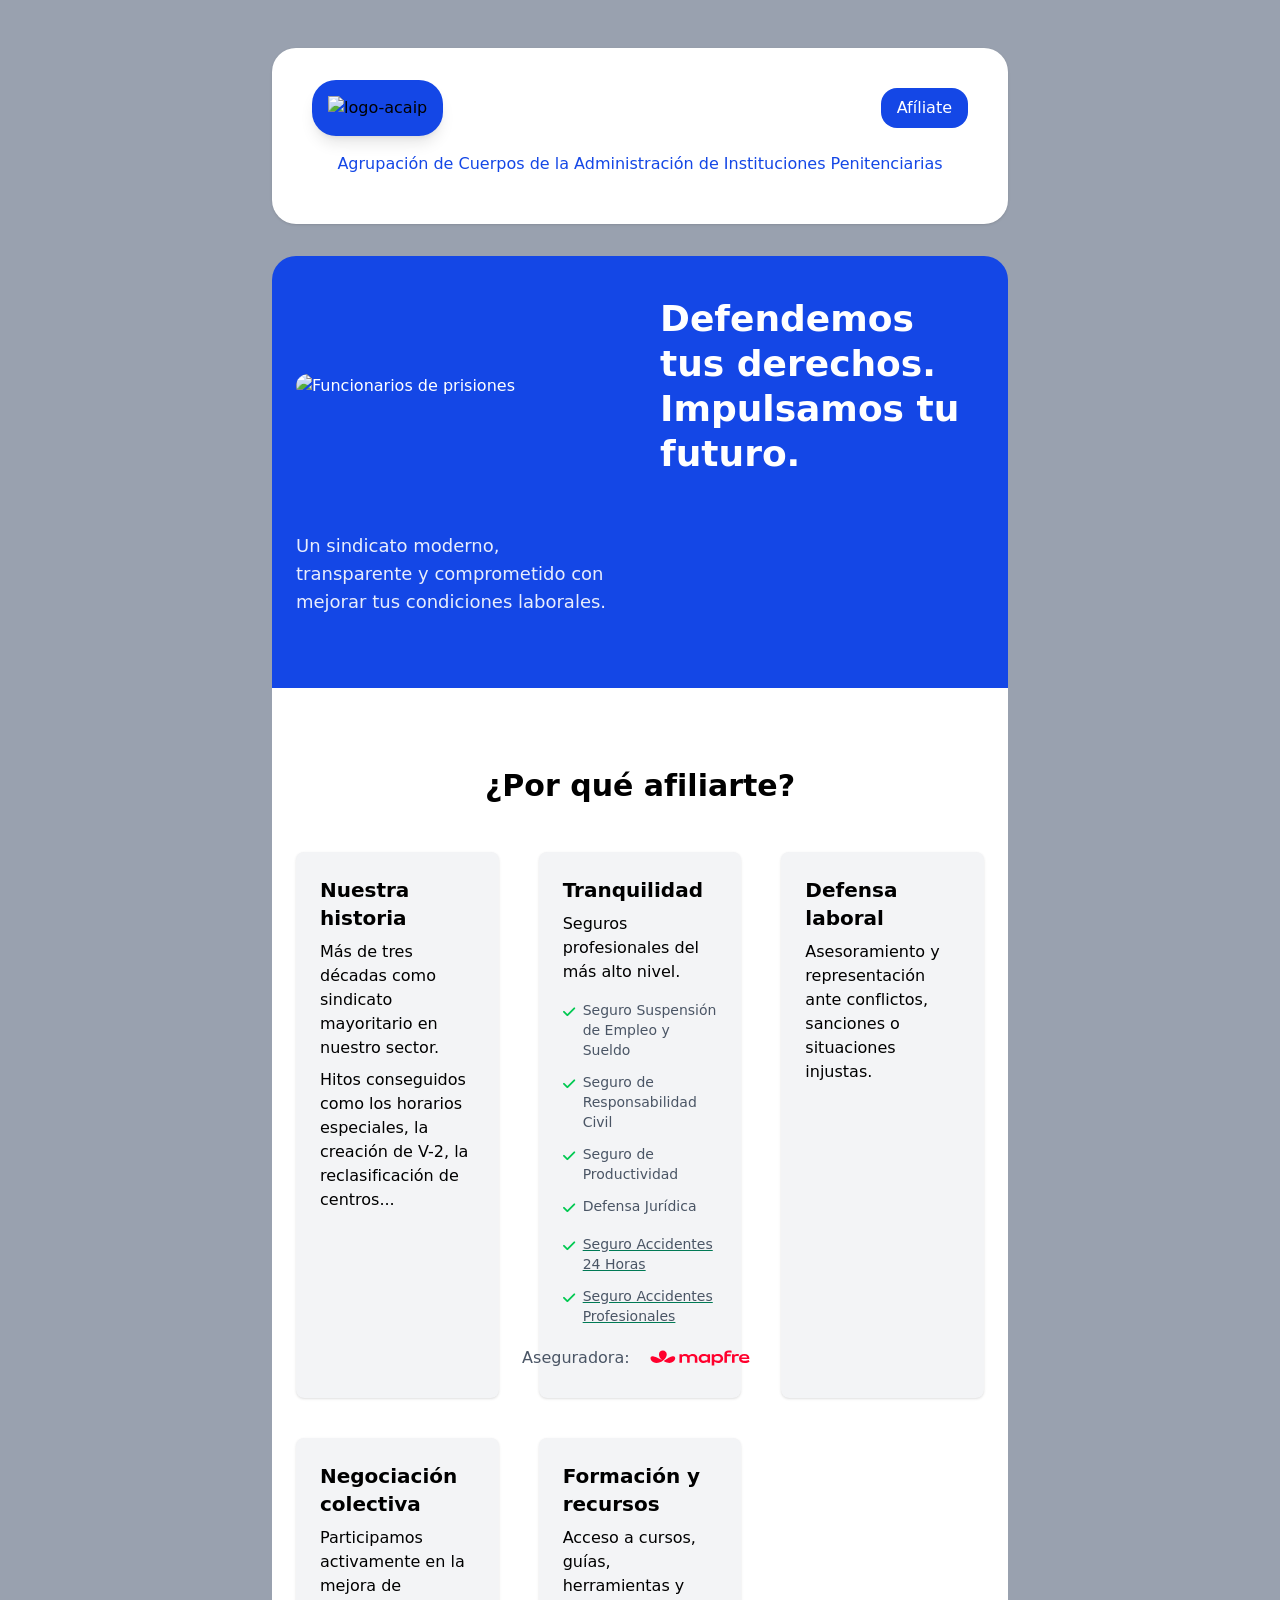
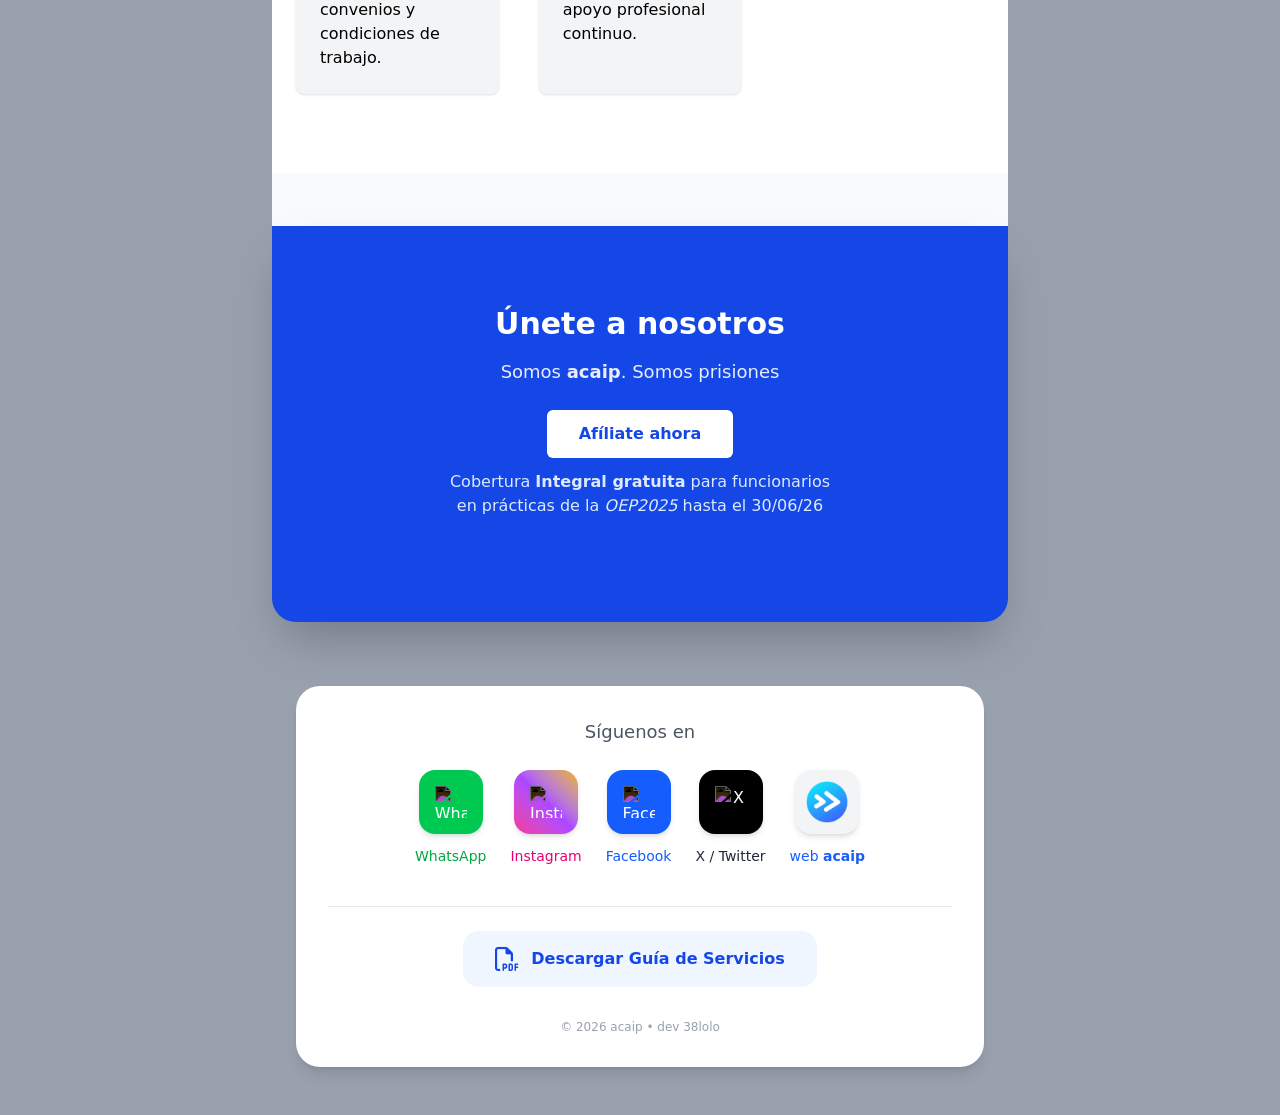
==== index.html @ 040232d7 "mas contenido" ====
<!DOCTYPE html>
<html lang="es">
<head>
  <meta charset="UTF-8" />
  <meta name="viewport" content="width=device-width, initial-scale=1.0" />
  <title>acaip — Afíliate</title>
  <link rel="stylesheet" href="https://cdnjs.cloudflare.com/ajax/libs/font-awesome/6.6.0/css/all.min.css">
  <link rel="stylesheet" href="./src/output.css">
  <link rel="icon" href="./assets/icons/favicon.ico">
  <link rel="icon" type="image/png" sizes="32x32" href="./assets/icons/favicon-32x32.png">
  <link rel="icon" type="image/png" sizes="16x16" href="./assets/icons/favicon-16x16.png">
  <link rel="apple-touch-icon" href="./assets/icons/apple-touch-icon.png">
  <link rel="manifest" href="site.webmanifest">
</head>

<body class="bg-gray-400 py-12 px-4 max-w-3xl mx-auto">

  <!-- NAV -->
  <header class="bg-white shadow-sm sticky top-0 z-50 mb-8 rounded-3xl p-4">
    <nav class="max-w-7xl mx-auto px-6 py-4 flex justify-between items-center gap-10">
      <div class="block rounded-3xl shadow-lg p-4 text-center bg-blue-700">
          <img src="./assets/acaip.webp" alt="logo-acaip">
      </div>
      <a href="./afiliate.html" class="px-4 py-2 bg-blue-700 text-white rounded-2xl hover:bg-blue-800 transition">
        Afíliate
      </a>
    </nav>
    <h1 class="text-bold text-center text-blue-700 ml-2 mr-2 mb-8">Agrupación de Cuerpos de la Administración de Instituciones Penitenciarias</h1>
  </header>

  <!-- HERO -->
  <section class="bg-blue-700 text-white py-10 rounded-t-3xl">
    <div class="max-w-7xl mx-auto px-6 grid md:grid-cols-2 gap-10 items-center">
        
        <img src="./assets/func.jpg" class="h-auto rounded-3xl" alt="Funcionarios de prisiones">
              
        <h2 class="text-4xl font-extrabold leading-tight">
          Defendemos tus derechos. Impulsamos tu futuro.
        </h2>
        <p class="mt-4 mb-8 text-lg opacity-90">
          Un sindicato moderno, transparente y comprometido con mejorar tus condiciones laborales.
        </p>
        
      </div>
      
    </div>
  </section>

  <!-- MOTIVOS PARA AFILIARSE -->
  <section class="py-20 bg-white">
    <div class="max-w-7xl mx-auto px-6">
      <h3 class="text-3xl font-bold text-center mb-12">¿Por qué afiliarte?</h3>

      <div class="grid md:grid-cols-3 gap-10">
        <div class="p-6 bg-gray-100 rounded-lg shadow-sm hover:shadow-md transition">
          <h4 class="text-xl font-semibold mb-2">Nuestra historia</h4>
          <p class="mb-2">Más de tres décadas como sindicato mayoritario en nuestro sector.</p>
          <p>Hitos conseguidos como los horarios especiales, la creación de V-2, la reclasificación de centros...</p>
        </div>

        <div class="p-6 bg-gray-100 rounded-lg shadow-sm hover:shadow-md transition">
          <h4 class="text-xl font-semibold mb-2">Tranquilidad</h4>
          <p class="mb-4">Seguros profesionales del más alto nivel.</p>
          <ul class="space-y-3 text-sm text-gray-600">
              <li class="flex items-start gap-2"><span class="text-green-500 mt-0.5"><i class="fa-solid fa-check"></i></span> Seguro Suspensión de Empleo y Sueldo</li>
              <li class="flex items-start gap-2"><span class="text-green-500 mt-0.5"><i class="fa-solid fa-check"></i></span> Seguro de Responsabilidad Civil</li>
              <li class="flex items-start gap-2"><span class="text-green-500 mt-0.5"><i class="fa-solid fa-check"></i></span> Seguro de Productividad</li>
              <li class="flex items-start gap-2"><span class="text-green-500 mt-0.5"><i class="fa-solid fa-check"></i></span> Defensa Jurídica</li>
          </ul>
          <ul class="space-y-3 text-sm text-gray-600 mt-4 underline decoration-emerald-700">
              <li class="flex items-start gap-2"><span class="text-green-500 mt-0.5"><i class="fa-solid fa-check"></i></span> Seguro Accidentes 24 Horas</li>
              <li class="flex items-start gap-2"><span class="text-green-500 mt-0.5"><i class="fa-solid fa-check"></i></span> Seguro Accidentes Profesionales</li>
          </ul>
          <div class="mt-4 flex items-center justify-center gap-3 text-gray-600">
              <span class="font-medium">Aseguradora:</span>
              <img src="./assets/mapfre.svg" alt="Logo Mapfre" class="h-8 w-auto">
          </div>
        </div>

        
        <div class="p-6 bg-gray-100 rounded-lg shadow-sm hover:shadow-md transition">
          <h4 class="text-xl font-semibold mb-2">Defensa laboral</h4>
          <p>Asesoramiento y representación ante conflictos, sanciones o situaciones injustas.</p>
        </div>

        <div class="p-6 bg-gray-100 rounded-lg shadow-sm hover:shadow-md transition">
          <h4 class="text-xl font-semibold mb-2">Negociación colectiva</h4>
          <p>Participamos activamente en la mejora de convenios y condiciones de trabajo.</p>
        </div>

        <div class="p-6 bg-gray-100 rounded-lg shadow-sm hover:shadow-md transition">
          <h4 class="text-xl font-semibold mb-2">Formación y recursos</h4>
          <p>Acceso a cursos, guías, herramientas y apoyo profesional continuo.</p>
        </div>
      </div>
    </div>
  </section>

  <!-- Sección NOTICIAS (fondo claro) -->
<section id="noticias" class="py-20 bg-gray-50 pb-32 relative z-10">
  <div class="container mx-auto px-4">
    <h3 class="text-3xl font-bold text-center mb-12">Últimas noticias</h3>
    <div class="tagembed-widget" style="width:100%;height:100%;overflow:auto;" data-widget-id="324074" data-website="1"></div>
    <script src="https://widget.tagembed.com/embed.min.js" type="text/javascript"></script>
  </div>
</section>

<!-- CTA AFÍLIATE (solapa hacia arriba) -->
<section id="afiliate" class="relative -mt-60 z-20 py-20 bg-blue-700 text-white text-center shadow-2xl rounded-b-3xl">
  <div class="container mx-auto px-4">
    <h3 class="text-3xl font-bold mb-4">Únete a nosotros</h3>
    <p class="mb-6 text-lg opacity-90">Somos <strong>acaip</strong>. Somos prisiones</p>
    <a href="./afiliate.html" class="px-8 py-3 bg-white text-blue-700 font-semibold rounded-md hover:bg-gray-100 transition inline-block">
      Afíliate ahora
    </a>
    <p class="mt-3 text-blue-100 text-normal text-balance">Cobertura <strong> Integral gratuita</strong> para funcionarios en prácticas de la <em>OEP2025</em> hasta el 30/06/26</p><br>
  </div>
</section>
  <!-- FOOTER -->
  
        <div class="max-w-3xl mx-auto mt-16 px-6">
            <div class="bg-white rounded-3xl shadow-lg p-8 text-center">
                <p class="text-gray-600 mb-6 text-lg">Síguenos en</p>
                
                <div class="flex flex-wrap justify-center gap-6 mb-10">

                    <!-- WhatsApp -->
                    <a href="https://whatsapp.com/channel/0029Vb6Dk1bJP218Zcq60j3J" 
                    target="_blank"
                    class="flex flex-col items-center group">
                        <div class="w-16 h-16 bg-green-500 hover:bg-green-600 transition rounded-2xl flex items-center justify-center shadow-md group-hover:scale-110">
                            <img src="https://cdn.jsdelivr.net/gh/simple-icons/simple-icons/icons/whatsapp.svg" 
                                alt="WhatsApp" class="w-8 h-8 invert">
                        </div>
                        <span class="mt-3 text-sm font-medium text-green-600">WhatsApp</span>
                    </a>

                    <!-- Instagram -->
                    <a href="https://www.instagram.com/acaipsindicato/" 
                    target="_blank"
                    class="flex flex-col items-center group">
                        <div class="w-16 h-16 bg-linear-to-tr from-pink-500 via-purple-500 to-yellow-500 hover:brightness-110 transition rounded-2xl flex items-center justify-center shadow-md group-hover:scale-110">
                            <img src="https://cdn.jsdelivr.net/gh/simple-icons/simple-icons/icons/instagram.svg" 
                                alt="Instagram" class="w-8 h-8 invert">
                        </div>
                        <span class="mt-3 text-sm font-medium text-pink-600">Instagram</span>
                    </a>

                    <!-- Facebook -->
                    <a href="https://www.facebook.com/acaipsindicato" 
                    target="_blank"
                    class="flex flex-col items-center group">
                        <div class="w-16 h-16 bg-blue-600 hover:bg-blue-700 transition rounded-2xl flex items-center justify-center shadow-md group-hover:scale-110">
                            <img src="https://cdn.jsdelivr.net/gh/simple-icons/simple-icons/icons/facebook.svg" 
                                alt="Facebook" class="w-8 h-8 invert">
                        </div>
                        <span class="mt-3 text-sm font-medium text-blue-600">Facebook</span>
                    </a>

                    <!-- Twitter / X -->
                    <a href="https://x.com/AcaipSindicato" 
                    target="_blank"
                    class="flex flex-col items-center group">
                        <div class="w-16 h-16 bg-black hover:bg-gray-800 transition rounded-2xl flex items-center justify-center shadow-md group-hover:scale-110">
                            <img src="https://cdn.jsdelivr.net/gh/simple-icons/simple-icons/icons/x.svg" 
                                alt="X" class="w-8 h-8 invert">
                        </div>
                        <span class="mt-3 text-sm font-medium text-gray-800">X / Twitter</span>
                    </a>

                    <!-- acaip -->
                    <a href="https://acaip.es" 
                    target="_blank"
                    class="flex flex-col items-center group">
                        <div class="w-16 h-16 hover: bg-gray-100 transition rounded-2xl flex items-center justify-center shadow-md group-hover:scale-110">
                            <img src="./assets/icons/android-chrome-512x512.png" 
                                alt="acaip sindicato" class="w-12 h-12  inverted">
                        </div>
                        <span class="mt-3 text-sm font-medium text-blue-600">web <strong>acaip</strong></span>
                    </a>

                </div>

                <!-- Enlace a la Guía de Servicios -->
                <div class="pt-6 border-t border-gray-200">
                    <a href="./docs/guia.pdf"
                        download="Guía de servicios 2026.pdf"
                        class="inline-flex items-center gap-3 bg-blue-50 hover:bg-blue-100 transition px-8 py-4 rounded-2xl text-blue-700 font-semibold">
                        <i class="fa-regular fa-file-pdf text-2xl"></i>
                        Descargar Guía de Servicios
                    </a>
                </div>

                <p class="text-xs text-gray-400 mt-8">
                    © 2026 acaip • dev 38lolo
                </p>
            </div>
        </div>
  </body>
</html>
---- src/output.css ----
/*! tailwindcss v4.2.4 | MIT License | https://tailwindcss.com */
@layer properties;
@layer theme, base, components, utilities;
@layer theme {
  :root, :host {
    --font-sans: ui-sans-serif, system-ui, sans-serif, "Apple Color Emoji",
      "Segoe UI Emoji", "Segoe UI Symbol", "Noto Color Emoji";
    --font-mono: ui-monospace, SFMono-Regular, Menlo, Monaco, Consolas, "Liberation Mono",
      "Courier New", monospace;
    --color-red-500: oklch(63.7% 0.237 25.331);
    --color-yellow-500: oklch(79.5% 0.184 86.047);
    --color-green-200: oklch(92.5% 0.084 155.995);
    --color-green-400: oklch(79.2% 0.209 151.711);
    --color-green-500: oklch(72.3% 0.219 149.579);
    --color-green-600: oklch(62.7% 0.194 149.214);
    --color-emerald-50: oklch(97.9% 0.021 166.113);
    --color-emerald-200: oklch(90.5% 0.093 164.15);
    --color-emerald-600: oklch(59.6% 0.145 163.225);
    --color-emerald-700: oklch(50.8% 0.118 165.612);
    --color-blue-50: oklch(97% 0.014 254.604);
    --color-blue-100: oklch(93.2% 0.032 255.585);
    --color-blue-200: oklch(88.2% 0.059 254.128);
    --color-blue-300: oklch(80.9% 0.105 251.813);
    --color-blue-500: oklch(62.3% 0.214 259.815);
    --color-blue-600: oklch(54.6% 0.245 262.881);
    --color-blue-700: oklch(48.8% 0.243 264.376);
    --color-blue-800: oklch(42.4% 0.199 265.638);
    --color-blue-900: oklch(37.9% 0.146 265.522);
    --color-indigo-100: oklch(93% 0.034 272.788);
    --color-purple-500: oklch(62.7% 0.265 303.9);
    --color-pink-500: oklch(65.6% 0.241 354.308);
    --color-pink-600: oklch(59.2% 0.249 0.584);
    --color-slate-50: oklch(98.4% 0.003 247.858);
    --color-slate-600: oklch(44.6% 0.043 257.281);
    --color-slate-800: oklch(27.9% 0.041 260.031);
    --color-slate-900: oklch(20.8% 0.042 265.755);
    --color-gray-50: oklch(98.5% 0.002 247.839);
    --color-gray-100: oklch(96.7% 0.003 264.542);
    --color-gray-200: oklch(92.8% 0.006 264.531);
    --color-gray-300: oklch(87.2% 0.01 258.338);
    --color-gray-400: oklch(70.7% 0.022 261.325);
    --color-gray-500: oklch(55.1% 0.027 264.364);
    --color-gray-600: oklch(44.6% 0.03 256.802);
    --color-gray-700: oklch(37.3% 0.034 259.733);
    --color-gray-800: oklch(27.8% 0.033 256.848);
    --color-black: #000;
    --color-white: #fff;
    --spacing: 0.25rem;
    --container-lg: 32rem;
    --container-3xl: 48rem;
    --container-7xl: 80rem;
    --text-xs: 0.75rem;
    --text-xs--line-height: calc(1 / 0.75);
    --text-sm: 0.875rem;
    --text-sm--line-height: calc(1.25 / 0.875);
    --text-lg: 1.125rem;
    --text-lg--line-height: calc(1.75 / 1.125);
    --text-xl: 1.25rem;
    --text-xl--line-height: calc(1.75 / 1.25);
    --text-2xl: 1.5rem;
    --text-2xl--line-height: calc(2 / 1.5);
    --text-3xl: 1.875rem;
    --text-3xl--line-height: calc(2.25 / 1.875);
    --text-4xl: 2.25rem;
    --text-4xl--line-height: calc(2.5 / 2.25);
    --font-weight-medium: 500;
    --font-weight-semibold: 600;
    --font-weight-bold: 700;
    --font-weight-extrabold: 800;
    --font-weight-black: 900;
    --tracking-tight: -0.025em;
    --leading-tight: 1.25;
    --leading-relaxed: 1.625;
    --radius-md: 0.375rem;
    --radius-lg: 0.5rem;
    --radius-2xl: 1rem;
    --radius-3xl: 1.5rem;
    --ease-out: cubic-bezier(0, 0, 0.2, 1);
    --blur-sm: 8px;
    --default-transition-duration: 150ms;
    --default-transition-timing-function: cubic-bezier(0.4, 0, 0.2, 1);
    --default-font-family: var(--font-sans);
    --default-mono-font-family: var(--font-mono);
  }
}
@layer base {
  *, ::after, ::before, ::backdrop, ::file-selector-button {
    box-sizing: border-box;
    margin: 0;
    padding: 0;
    border: 0 solid;
  }
  html, :host {
    line-height: 1.5;
    -webkit-text-size-adjust: 100%;
    tab-size: 4;
    font-family: var(--default-font-family, ui-sans-serif, system-ui, sans-serif, "Apple Color Emoji", "Segoe UI Emoji", "Segoe UI Symbol", "Noto Color Emoji");
    font-feature-settings: var(--default-font-feature-settings, normal);
    font-variation-settings: var(--default-font-variation-settings, normal);
    -webkit-tap-highlight-color: transparent;
  }
  hr {
    height: 0;
    color: inherit;
    border-top-width: 1px;
  }
  abbr:where([title]) {
    -webkit-text-decoration: underline dotted;
    text-decoration: underline dotted;
  }
  h1, h2, h3, h4, h5, h6 {
    font-size: inherit;
    font-weight: inherit;
  }
  a {
    color: inherit;
    -webkit-text-decoration: inherit;
    text-decoration: inherit;
  }
  b, strong {
    font-weight: bolder;
  }
  code, kbd, samp, pre {
    font-family: var(--default-mono-font-family, ui-monospace, SFMono-Regular, Menlo, Monaco, Consolas, "Liberation Mono", "Courier New", monospace);
    font-feature-settings: var(--default-mono-font-feature-settings, normal);
    font-variation-settings: var(--default-mono-font-variation-settings, normal);
    font-size: 1em;
  }
  small {
    font-size: 80%;
  }
  sub, sup {
    font-size: 75%;
    line-height: 0;
    position: relative;
    vertical-align: baseline;
  }
  sub {
    bottom: -0.25em;
  }
  sup {
    top: -0.5em;
  }
  table {
    text-indent: 0;
    border-color: inherit;
    border-collapse: collapse;
  }
  :-moz-focusring {
    outline: auto;
  }
  progress {
    vertical-align: baseline;
  }
  summary {
    display: list-item;
  }
  ol, ul, menu {
    list-style: none;
  }
  img, svg, video, canvas, audio, iframe, embed, object {
    display: block;
    vertical-align: middle;
  }
  img, video {
    max-width: 100%;
    height: auto;
  }
  button, input, select, optgroup, textarea, ::file-selector-button {
    font: inherit;
    font-feature-settings: inherit;
    font-variation-settings: inherit;
    letter-spacing: inherit;
    color: inherit;
    border-radius: 0;
    background-color: transparent;
    opacity: 1;
  }
  :where(select:is([multiple], [size])) optgroup {
    font-weight: bolder;
  }
  :where(select:is([multiple], [size])) optgroup option {
    padding-inline-start: 20px;
  }
  ::file-selector-button {
    margin-inline-end: 4px;
  }
  ::placeholder {
    opacity: 1;
  }
  @supports (not (-webkit-appearance: -apple-pay-button))  or (contain-intrinsic-size: 1px) {
    ::placeholder {
      color: currentcolor;
      @supports (color: color-mix(in lab, red, red)) {
        color: color-mix(in oklab, currentcolor 50%, transparent);
      }
    }
  }
  textarea {
    resize: vertical;
  }
  ::-webkit-search-decoration {
    -webkit-appearance: none;
  }
  ::-webkit-date-and-time-value {
    min-height: 1lh;
    text-align: inherit;
  }
  ::-webkit-datetime-edit {
    display: inline-flex;
  }
  ::-webkit-datetime-edit-fields-wrapper {
    padding: 0;
  }
  ::-webkit-datetime-edit, ::-webkit-datetime-edit-year-field, ::-webkit-datetime-edit-month-field, ::-webkit-datetime-edit-day-field, ::-webkit-datetime-edit-hour-field, ::-webkit-datetime-edit-minute-field, ::-webkit-datetime-edit-second-field, ::-webkit-datetime-edit-millisecond-field, ::-webkit-datetime-edit-meridiem-field {
    padding-block: 0;
  }
  ::-webkit-calendar-picker-indicator {
    line-height: 1;
  }
  :-moz-ui-invalid {
    box-shadow: none;
  }
  button, input:where([type="button"], [type="reset"], [type="submit"]), ::file-selector-button {
    appearance: button;
  }
  ::-webkit-inner-spin-button, ::-webkit-outer-spin-button {
    height: auto;
  }
  [hidden]:where(:not([hidden="until-found"])) {
    display: none !important;
  }
}
@layer utilities {
  .visible {
    visibility: visible;
  }
  .absolute {
    position: absolute;
  }
  .relative {
    position: relative;
  }
  .sticky {
    position: sticky;
  }
  .-top-3 {
    top: calc(var(--spacing) * -3);
  }
  .top-0 {
    top: calc(var(--spacing) * 0);
  }
  .right-6 {
    right: calc(var(--spacing) * 6);
  }
  .z-10 {
    z-index: 10;
  }
  .z-20 {
    z-index: 20;
  }
  .z-50 {
    z-index: 50;
  }
  .container {
    width: 100%;
    @media (width >= 40rem) {
      max-width: 40rem;
    }
    @media (width >= 48rem) {
      max-width: 48rem;
    }
    @media (width >= 64rem) {
      max-width: 64rem;
    }
    @media (width >= 80rem) {
      max-width: 80rem;
    }
    @media (width >= 96rem) {
      max-width: 96rem;
    }
  }
  .mx-auto {
    margin-inline: auto;
  }
  .-mt-60 {
    margin-top: calc(var(--spacing) * -60);
  }
  .mt-0 {
    margin-top: calc(var(--spacing) * 0);
  }
  .mt-0\.5 {
    margin-top: calc(var(--spacing) * 0.5);
  }
  .mt-1 {
    margin-top: calc(var(--spacing) * 1);
  }
  .mt-2 {
    margin-top: calc(var(--spacing) * 2);
  }
  .mt-3 {
    margin-top: calc(var(--spacing) * 3);
  }
  .mt-4 {
    margin-top: calc(var(--spacing) * 4);
  }
  .mt-6 {
    margin-top: calc(var(--spacing) * 6);
  }
  .mt-8 {
    margin-top: calc(var(--spacing) * 8);
  }
  .mt-10 {
    margin-top: calc(var(--spacing) * 10);
  }
  .mt-12 {
    margin-top: calc(var(--spacing) * 12);
  }
  .mt-16 {
    margin-top: calc(var(--spacing) * 16);
  }
  .mr-2 {
    margin-right: calc(var(--spacing) * 2);
  }
  .mb-1 {
    margin-bottom: calc(var(--spacing) * 1);
  }
  .mb-2 {
    margin-bottom: calc(var(--spacing) * 2);
  }
  .mb-4 {
    margin-bottom: calc(var(--spacing) * 4);
  }
  .mb-6 {
    margin-bottom: calc(var(--spacing) * 6);
  }
  .mb-8 {
    margin-bottom: calc(var(--spacing) * 8);
  }
  .mb-10 {
    margin-bottom: calc(var(--spacing) * 10);
  }
  .mb-12 {
    margin-bottom: calc(var(--spacing) * 12);
  }
  .ml-2 {
    margin-left: calc(var(--spacing) * 2);
  }
  .block {
    display: block;
  }
  .flex {
    display: flex;
  }
  .grid {
    display: grid;
  }
  .hidden {
    display: none;
  }
  .inline-block {
    display: inline-block;
  }
  .inline-flex {
    display: inline-flex;
  }
  .table {
    display: table;
  }
  .h-1 {
    height: calc(var(--spacing) * 1);
  }
  .h-5 {
    height: calc(var(--spacing) * 5);
  }
  .h-6 {
    height: calc(var(--spacing) * 6);
  }
  .h-8 {
    height: calc(var(--spacing) * 8);
  }
  .h-10 {
    height: calc(var(--spacing) * 10);
  }
  .h-12 {
    height: calc(var(--spacing) * 12);
  }
  .h-16 {
    height: calc(var(--spacing) * 16);
  }
  .h-24 {
    height: calc(var(--spacing) * 24);
  }
  .h-auto {
    height: auto;
  }
  .h-full {
    height: 100%;
  }
  .max-h-64 {
    max-height: calc(var(--spacing) * 64);
  }
  .max-h-80 {
    max-height: calc(var(--spacing) * 80);
  }
  .min-h-screen {
    min-height: 100vh;
  }
  .w-5 {
    width: calc(var(--spacing) * 5);
  }
  .w-6 {
    width: calc(var(--spacing) * 6);
  }
  .w-8 {
    width: calc(var(--spacing) * 8);
  }
  .w-10 {
    width: calc(var(--spacing) * 10);
  }
  .w-12 {
    width: calc(var(--spacing) * 12);
  }
  .w-16 {
    width: calc(var(--spacing) * 16);
  }
  .w-24 {
    width: calc(var(--spacing) * 24);
  }
  .w-\[80\%\] {
    width: 80%;
  }
  .w-auto {
    width: auto;
  }
  .w-full {
    width: 100%;
  }
  .max-w-3xl {
    max-width: var(--container-3xl);
  }
  .max-w-7xl {
    max-width: var(--container-7xl);
  }
  .max-w-75 {
    max-width: calc(var(--spacing) * 75);
  }
  .max-w-lg {
    max-width: var(--container-lg);
  }
  .min-w-25 {
    min-width: calc(var(--spacing) * 25);
  }
  .flex-1 {
    flex: 1;
  }
  .border-collapse {
    border-collapse: collapse;
  }
  .transform {
    transform: var(--tw-rotate-x,) var(--tw-rotate-y,) var(--tw-rotate-z,) var(--tw-skew-x,) var(--tw-skew-y,);
  }
  .cursor-pointer {
    cursor: pointer;
  }
  .resize {
    resize: both;
  }
  .grid-cols-1 {
    grid-template-columns: repeat(1, minmax(0, 1fr));
  }
  .grid-cols-2 {
    grid-template-columns: repeat(2, minmax(0, 1fr));
  }
  .flex-col {
    flex-direction: column;
  }
  .flex-wrap {
    flex-wrap: wrap;
  }
  .items-center {
    align-items: center;
  }
  .items-start {
    align-items: flex-start;
  }
  .justify-between {
    justify-content: space-between;
  }
  .justify-center {
    justify-content: center;
  }
  .gap-2 {
    gap: calc(var(--spacing) * 2);
  }
  .gap-3 {
    gap: calc(var(--spacing) * 3);
  }
  .gap-4 {
    gap: calc(var(--spacing) * 4);
  }
  .gap-6 {
    gap: calc(var(--spacing) * 6);
  }
  .gap-10 {
    gap: calc(var(--spacing) * 10);
  }
  .space-y-3 {
    :where(& > :not(:last-child)) {
      --tw-space-y-reverse: 0;
      margin-block-start: calc(calc(var(--spacing) * 3) * var(--tw-space-y-reverse));
      margin-block-end: calc(calc(var(--spacing) * 3) * calc(1 - var(--tw-space-y-reverse)));
    }
  }
  .space-y-4 {
    :where(& > :not(:last-child)) {
      --tw-space-y-reverse: 0;
      margin-block-start: calc(calc(var(--spacing) * 4) * var(--tw-space-y-reverse));
      margin-block-end: calc(calc(var(--spacing) * 4) * calc(1 - var(--tw-space-y-reverse)));
    }
  }
  .space-y-8 {
    :where(& > :not(:last-child)) {
      --tw-space-y-reverse: 0;
      margin-block-start: calc(calc(var(--spacing) * 8) * var(--tw-space-y-reverse));
      margin-block-end: calc(calc(var(--spacing) * 8) * calc(1 - var(--tw-space-y-reverse)));
    }
  }
  .space-y-10 {
    :where(& > :not(:last-child)) {
      --tw-space-y-reverse: 0;
      margin-block-start: calc(calc(var(--spacing) * 10) * var(--tw-space-y-reverse));
      margin-block-end: calc(calc(var(--spacing) * 10) * calc(1 - var(--tw-space-y-reverse)));
    }
  }
  .overflow-auto {
    overflow: auto;
  }
  .overflow-hidden {
    overflow: hidden;
  }
  .rounded-2xl {
    border-radius: var(--radius-2xl);
  }
  .rounded-3xl {
    border-radius: var(--radius-3xl);
  }
  .rounded-\[2\.5rem\] {
    border-radius: 2.5rem;
  }
  .rounded-full {
    border-radius: calc(infinity * 1px);
  }
  .rounded-lg {
    border-radius: var(--radius-lg);
  }
  .rounded-md {
    border-radius: var(--radius-md);
  }
  .rounded-t-3xl {
    border-top-left-radius: var(--radius-3xl);
    border-top-right-radius: var(--radius-3xl);
  }
  .rounded-b-3xl {
    border-bottom-right-radius: var(--radius-3xl);
    border-bottom-left-radius: var(--radius-3xl);
  }
  .border {
    border-style: var(--tw-border-style);
    border-width: 1px;
  }
  .border-2 {
    border-style: var(--tw-border-style);
    border-width: 2px;
  }
  .border-t {
    border-top-style: var(--tw-border-style);
    border-top-width: 1px;
  }
  .border-b {
    border-bottom-style: var(--tw-border-style);
    border-bottom-width: 1px;
  }
  .border-dashed {
    --tw-border-style: dashed;
    border-style: dashed;
  }
  .border-blue-200 {
    border-color: var(--color-blue-200);
  }
  .border-emerald-200 {
    border-color: var(--color-emerald-200);
  }
  .border-gray-200 {
    border-color: var(--color-gray-200);
  }
  .border-gray-300 {
    border-color: var(--color-gray-300);
  }
  .border-green-500 {
    border-color: var(--color-green-500);
  }
  .border-red-500 {
    border-color: var(--color-red-500);
  }
  .border-white {
    border-color: var(--color-white);
  }
  .bg-black {
    background-color: var(--color-black);
  }
  .bg-blue-50 {
    background-color: var(--color-blue-50);
  }
  .bg-blue-300 {
    background-color: var(--color-blue-300);
  }
  .bg-blue-500 {
    background-color: var(--color-blue-500);
  }
  .bg-blue-600 {
    background-color: var(--color-blue-600);
  }
  .bg-blue-700 {
    background-color: var(--color-blue-700);
  }
  .bg-emerald-50 {
    background-color: var(--color-emerald-50);
  }
  .bg-emerald-600 {
    background-color: var(--color-emerald-600);
  }
  .bg-gray-50 {
    background-color: var(--color-gray-50);
  }
  .bg-gray-100 {
    background-color: var(--color-gray-100);
  }
  .bg-gray-400 {
    background-color: var(--color-gray-400);
  }
  .bg-green-500 {
    background-color: var(--color-green-500);
  }
  .bg-slate-800 {
    background-color: var(--color-slate-800);
  }
  .bg-white {
    background-color: var(--color-white);
  }
  .bg-white\/80 {
    background-color: color-mix(in srgb, #fff 80%, transparent);
    @supports (color: color-mix(in lab, red, red)) {
      background-color: color-mix(in oklab, var(--color-white) 80%, transparent);
    }
  }
  .bg-linear-to-br {
    --tw-gradient-position: to bottom right;
    @supports (background-image: linear-gradient(in lab, red, red)) {
      --tw-gradient-position: to bottom right in oklab;
    }
    background-image: linear-gradient(var(--tw-gradient-stops));
  }
  .bg-linear-to-tr {
    --tw-gradient-position: to top right;
    @supports (background-image: linear-gradient(in lab, red, red)) {
      --tw-gradient-position: to top right in oklab;
    }
    background-image: linear-gradient(var(--tw-gradient-stops));
  }
  .from-green-400 {
    --tw-gradient-from: var(--color-green-400);
    --tw-gradient-stops: var(--tw-gradient-via-stops, var(--tw-gradient-position), var(--tw-gradient-from) var(--tw-gradient-from-position), var(--tw-gradient-to) var(--tw-gradient-to-position));
  }
  .from-green-500 {
    --tw-gradient-from: var(--color-green-500);
    --tw-gradient-stops: var(--tw-gradient-via-stops, var(--tw-gradient-position), var(--tw-gradient-from) var(--tw-gradient-from-position), var(--tw-gradient-to) var(--tw-gradient-to-position));
  }
  .from-pink-500 {
    --tw-gradient-from: var(--color-pink-500);
    --tw-gradient-stops: var(--tw-gradient-via-stops, var(--tw-gradient-position), var(--tw-gradient-from) var(--tw-gradient-from-position), var(--tw-gradient-to) var(--tw-gradient-to-position));
  }
  .from-slate-50 {
    --tw-gradient-from: var(--color-slate-50);
    --tw-gradient-stops: var(--tw-gradient-via-stops, var(--tw-gradient-position), var(--tw-gradient-from) var(--tw-gradient-from-position), var(--tw-gradient-to) var(--tw-gradient-to-position));
  }
  .via-purple-500 {
    --tw-gradient-via: var(--color-purple-500);
    --tw-gradient-via-stops: var(--tw-gradient-position), var(--tw-gradient-from) var(--tw-gradient-from-position), var(--tw-gradient-via) var(--tw-gradient-via-position), var(--tw-gradient-to) var(--tw-gradient-to-position);
    --tw-gradient-stops: var(--tw-gradient-via-stops);
  }
  .to-emerald-600 {
    --tw-gradient-to: var(--color-emerald-600);
    --tw-gradient-stops: var(--tw-gradient-via-stops, var(--tw-gradient-position), var(--tw-gradient-from) var(--tw-gradient-from-position), var(--tw-gradient-to) var(--tw-gradient-to-position));
  }
  .to-indigo-100 {
    --tw-gradient-to: var(--color-indigo-100);
    --tw-gradient-stops: var(--tw-gradient-via-stops, var(--tw-gradient-position), var(--tw-gradient-from) var(--tw-gradient-from-position), var(--tw-gradient-to) var(--tw-gradient-to-position));
  }
  .to-yellow-500 {
    --tw-gradient-to: var(--color-yellow-500);
    --tw-gradient-stops: var(--tw-gradient-via-stops, var(--tw-gradient-position), var(--tw-gradient-from) var(--tw-gradient-from-position), var(--tw-gradient-to) var(--tw-gradient-to-position));
  }
  .p-4 {
    padding: calc(var(--spacing) * 4);
  }
  .p-5 {
    padding: calc(var(--spacing) * 5);
  }
  .p-6 {
    padding: calc(var(--spacing) * 6);
  }
  .p-8 {
    padding: calc(var(--spacing) * 8);
  }
  .p-10 {
    padding: calc(var(--spacing) * 10);
  }
  .px-2 {
    padding-inline: calc(var(--spacing) * 2);
  }
  .px-4 {
    padding-inline: calc(var(--spacing) * 4);
  }
  .px-6 {
    padding-inline: calc(var(--spacing) * 6);
  }
  .px-8 {
    padding-inline: calc(var(--spacing) * 8);
  }
  .py-1 {
    padding-block: calc(var(--spacing) * 1);
  }
  .py-2 {
    padding-block: calc(var(--spacing) * 2);
  }
  .py-3 {
    padding-block: calc(var(--spacing) * 3);
  }
  .py-4 {
    padding-block: calc(var(--spacing) * 4);
  }
  .py-5 {
    padding-block: calc(var(--spacing) * 5);
  }
  .py-10 {
    padding-block: calc(var(--spacing) * 10);
  }
  .py-12 {
    padding-block: calc(var(--spacing) * 12);
  }
  .py-20 {
    padding-block: calc(var(--spacing) * 20);
  }
  .py-24 {
    padding-block: calc(var(--spacing) * 24);
  }
  .pt-6 {
    padding-top: calc(var(--spacing) * 6);
  }
  .pt-8 {
    padding-top: calc(var(--spacing) * 8);
  }
  .pb-2 {
    padding-bottom: calc(var(--spacing) * 2);
  }
  .pb-32 {
    padding-bottom: calc(var(--spacing) * 32);
  }
  .pl-8 {
    padding-left: calc(var(--spacing) * 8);
  }
  .text-center {
    text-align: center;
  }
  .text-left {
    text-align: left;
  }
  .text-2xl {
    font-size: var(--text-2xl);
    line-height: var(--tw-leading, var(--text-2xl--line-height));
  }
  .text-3xl {
    font-size: var(--text-3xl);
    line-height: var(--tw-leading, var(--text-3xl--line-height));
  }
  .text-4xl {
    font-size: var(--text-4xl);
    line-height: var(--tw-leading, var(--text-4xl--line-height));
  }
  .text-lg {
    font-size: var(--text-lg);
    line-height: var(--tw-leading, var(--text-lg--line-height));
  }
  .text-sm {
    font-size: var(--text-sm);
    line-height: var(--tw-leading, var(--text-sm--line-height));
  }
  .text-xl {
    font-size: var(--text-xl);
    line-height: var(--tw-leading, var(--text-xl--line-height));
  }
  .text-xs {
    font-size: var(--text-xs);
    line-height: var(--tw-leading, var(--text-xs--line-height));
  }
  .leading-relaxed {
    --tw-leading: var(--leading-relaxed);
    line-height: var(--leading-relaxed);
  }
  .leading-tight {
    --tw-leading: var(--leading-tight);
    line-height: var(--leading-tight);
  }
  .font-black {
    --tw-font-weight: var(--font-weight-black);
    font-weight: var(--font-weight-black);
  }
  .font-bold {
    --tw-font-weight: var(--font-weight-bold);
    font-weight: var(--font-weight-bold);
  }
  .font-extrabold {
    --tw-font-weight: var(--font-weight-extrabold);
    font-weight: var(--font-weight-extrabold);
  }
  .font-medium {
    --tw-font-weight: var(--font-weight-medium);
    font-weight: var(--font-weight-medium);
  }
  .font-semibold {
    --tw-font-weight: var(--font-weight-semibold);
    font-weight: var(--font-weight-semibold);
  }
  .tracking-tight {
    --tw-tracking: var(--tracking-tight);
    letter-spacing: var(--tracking-tight);
  }
  .text-balance {
    text-wrap: balance;
  }
  .text-wrap {
    text-wrap: wrap;
  }
  .text-blue-100 {
    color: var(--color-blue-100);
  }
  .text-blue-600 {
    color: var(--color-blue-600);
  }
  .text-blue-700 {
    color: var(--color-blue-700);
  }
  .text-blue-900 {
    color: var(--color-blue-900);
  }
  .text-emerald-600 {
    color: var(--color-emerald-600);
  }
  .text-emerald-700 {
    color: var(--color-emerald-700);
  }
  .text-gray-400 {
    color: var(--color-gray-400);
  }
  .text-gray-500 {
    color: var(--color-gray-500);
  }
  .text-gray-600 {
    color: var(--color-gray-600);
  }
  .text-gray-700 {
    color: var(--color-gray-700);
  }
  .text-gray-800 {
    color: var(--color-gray-800);
  }
  .text-green-500 {
    color: var(--color-green-500);
  }
  .text-green-600 {
    color: var(--color-green-600);
  }
  .text-pink-600 {
    color: var(--color-pink-600);
  }
  .text-red-500 {
    color: var(--color-red-500);
  }
  .text-slate-600 {
    color: var(--color-slate-600);
  }
  .text-slate-800 {
    color: var(--color-slate-800);
  }
  .text-white {
    color: var(--color-white);
  }
  .underline {
    text-decoration-line: underline;
  }
  .decoration-emerald-700 {
    text-decoration-color: var(--color-emerald-700);
  }
  .accent-blue-600 {
    accent-color: var(--color-blue-600);
  }
  .accent-emerald-600 {
    accent-color: var(--color-emerald-600);
  }
  .opacity-0 {
    opacity: 0%;
  }
  .opacity-80 {
    opacity: 80%;
  }
  .opacity-90 {
    opacity: 90%;
  }
  .shadow {
    --tw-shadow: 0 1px 3px 0 var(--tw-shadow-color, rgb(0 0 0 / 0.1)), 0 1px 2px -1px var(--tw-shadow-color, rgb(0 0 0 / 0.1));
    box-shadow: var(--tw-inset-shadow), var(--tw-inset-ring-shadow), var(--tw-ring-offset-shadow), var(--tw-ring-shadow), var(--tw-shadow);
  }
  .shadow-2xl {
    --tw-shadow: 0 25px 50px -12px var(--tw-shadow-color, rgb(0 0 0 / 0.25));
    box-shadow: var(--tw-inset-shadow), var(--tw-inset-ring-shadow), var(--tw-ring-offset-shadow), var(--tw-ring-shadow), var(--tw-shadow);
  }
  .shadow-\[0_20px_50px_rgba\(0\,0\,0\,0\.1\)\] {
    --tw-shadow: 0 20px 50px var(--tw-shadow-color, rgba(0,0,0,0.1));
    box-shadow: var(--tw-inset-shadow), var(--tw-inset-ring-shadow), var(--tw-ring-offset-shadow), var(--tw-ring-shadow), var(--tw-shadow);
  }
  .shadow-inner {
    --tw-shadow: inset 0 2px 4px 0 var(--tw-shadow-color, rgb(0 0 0 / 0.05));
    box-shadow: var(--tw-inset-shadow), var(--tw-inset-ring-shadow), var(--tw-ring-offset-shadow), var(--tw-ring-shadow), var(--tw-shadow);
  }
  .shadow-lg {
    --tw-shadow: 0 10px 15px -3px var(--tw-shadow-color, rgb(0 0 0 / 0.1)), 0 4px 6px -4px var(--tw-shadow-color, rgb(0 0 0 / 0.1));
    box-shadow: var(--tw-inset-shadow), var(--tw-inset-ring-shadow), var(--tw-ring-offset-shadow), var(--tw-ring-shadow), var(--tw-shadow);
  }
  .shadow-md {
    --tw-shadow: 0 4px 6px -1px var(--tw-shadow-color, rgb(0 0 0 / 0.1)), 0 2px 4px -2px var(--tw-shadow-color, rgb(0 0 0 / 0.1));
    box-shadow: var(--tw-inset-shadow), var(--tw-inset-ring-shadow), var(--tw-ring-offset-shadow), var(--tw-ring-shadow), var(--tw-shadow);
  }
  .shadow-sm {
    --tw-shadow: 0 1px 3px 0 var(--tw-shadow-color, rgb(0 0 0 / 0.1)), 0 1px 2px -1px var(--tw-shadow-color, rgb(0 0 0 / 0.1));
    box-shadow: var(--tw-inset-shadow), var(--tw-inset-ring-shadow), var(--tw-ring-offset-shadow), var(--tw-ring-shadow), var(--tw-shadow);
  }
  .shadow-xl {
    --tw-shadow: 0 20px 25px -5px var(--tw-shadow-color, rgb(0 0 0 / 0.1)), 0 8px 10px -6px var(--tw-shadow-color, rgb(0 0 0 / 0.1));
    box-shadow: var(--tw-inset-shadow), var(--tw-inset-ring-shadow), var(--tw-ring-offset-shadow), var(--tw-ring-shadow), var(--tw-shadow);
  }
  .shadow-green-200 {
    --tw-shadow-color: oklch(92.5% 0.084 155.995);
    @supports (color: color-mix(in lab, red, red)) {
      --tw-shadow-color: color-mix(in oklab, var(--color-green-200) var(--tw-shadow-alpha), transparent);
    }
  }
  .shadow-green-200\/50 {
    --tw-shadow-color: color-mix(in srgb, oklch(92.5% 0.084 155.995) 50%, transparent);
    @supports (color: color-mix(in lab, red, red)) {
      --tw-shadow-color: color-mix(in oklab, color-mix(in oklab, var(--color-green-200) 50%, transparent) var(--tw-shadow-alpha), transparent);
    }
  }
  .outline {
    outline-style: var(--tw-outline-style);
    outline-width: 1px;
  }
  .invert {
    --tw-invert: invert(100%);
    filter: var(--tw-blur,) var(--tw-brightness,) var(--tw-contrast,) var(--tw-grayscale,) var(--tw-hue-rotate,) var(--tw-invert,) var(--tw-saturate,) var(--tw-sepia,) var(--tw-drop-shadow,);
  }
  .filter {
    filter: var(--tw-blur,) var(--tw-brightness,) var(--tw-contrast,) var(--tw-grayscale,) var(--tw-hue-rotate,) var(--tw-invert,) var(--tw-saturate,) var(--tw-sepia,) var(--tw-drop-shadow,);
  }
  .backdrop-blur-sm {
    --tw-backdrop-blur: blur(var(--blur-sm));
    -webkit-backdrop-filter: var(--tw-backdrop-blur,) var(--tw-backdrop-brightness,) var(--tw-backdrop-contrast,) var(--tw-backdrop-grayscale,) var(--tw-backdrop-hue-rotate,) var(--tw-backdrop-invert,) var(--tw-backdrop-opacity,) var(--tw-backdrop-saturate,) var(--tw-backdrop-sepia,);
    backdrop-filter: var(--tw-backdrop-blur,) var(--tw-backdrop-brightness,) var(--tw-backdrop-contrast,) var(--tw-backdrop-grayscale,) var(--tw-backdrop-hue-rotate,) var(--tw-backdrop-invert,) var(--tw-backdrop-opacity,) var(--tw-backdrop-saturate,) var(--tw-backdrop-sepia,);
  }
  .backdrop-filter {
    -webkit-backdrop-filter: var(--tw-backdrop-blur,) var(--tw-backdrop-brightness,) var(--tw-backdrop-contrast,) var(--tw-backdrop-grayscale,) var(--tw-backdrop-hue-rotate,) var(--tw-backdrop-invert,) var(--tw-backdrop-opacity,) var(--tw-backdrop-saturate,) var(--tw-backdrop-sepia,);
    backdrop-filter: var(--tw-backdrop-blur,) var(--tw-backdrop-brightness,) var(--tw-backdrop-contrast,) var(--tw-backdrop-grayscale,) var(--tw-backdrop-hue-rotate,) var(--tw-backdrop-invert,) var(--tw-backdrop-opacity,) var(--tw-backdrop-saturate,) var(--tw-backdrop-sepia,);
  }
  .transition {
    transition-property: color, background-color, border-color, outline-color, text-decoration-color, fill, stroke, --tw-gradient-from, --tw-gradient-via, --tw-gradient-to, opacity, box-shadow, transform, translate, scale, rotate, filter, -webkit-backdrop-filter, backdrop-filter, display, content-visibility, overlay, pointer-events;
    transition-timing-function: var(--tw-ease, var(--default-transition-timing-function));
    transition-duration: var(--tw-duration, var(--default-transition-duration));
  }
  .transition-all {
    transition-property: all;
    transition-timing-function: var(--tw-ease, var(--default-transition-timing-function));
    transition-duration: var(--tw-duration, var(--default-transition-duration));
  }
  .transition-opacity {
    transition-property: opacity;
    transition-timing-function: var(--tw-ease, var(--default-transition-timing-function));
    transition-duration: var(--tw-duration, var(--default-transition-duration));
  }
  .duration-300 {
    --tw-duration: 300ms;
    transition-duration: 300ms;
  }
  .ease-out {
    --tw-ease: var(--ease-out);
    transition-timing-function: var(--ease-out);
  }
  .group-hover\:scale-110 {
    &:is(:where(.group):hover *) {
      @media (hover: hover) {
        --tw-scale-x: 110%;
        --tw-scale-y: 110%;
        --tw-scale-z: 110%;
        scale: var(--tw-scale-x) var(--tw-scale-y);
      }
    }
  }
  .hover\:-translate-y-1 {
    &:hover {
      @media (hover: hover) {
        --tw-translate-y: calc(var(--spacing) * -1);
        translate: var(--tw-translate-x) var(--tw-translate-y);
      }
    }
  }
  .hover\:border-blue-500 {
    &:hover {
      @media (hover: hover) {
        border-color: var(--color-blue-500);
      }
    }
  }
  .hover\:border-emerald-600 {
    &:hover {
      @media (hover: hover) {
        border-color: var(--color-emerald-600);
      }
    }
  }
  .hover\:border-gray-400 {
    &:hover {
      @media (hover: hover) {
        border-color: var(--color-gray-400);
      }
    }
  }
  .hover\:bg-blue-50 {
    &:hover {
      @media (hover: hover) {
        background-color: var(--color-blue-50);
      }
    }
  }
  .hover\:bg-blue-100 {
    &:hover {
      @media (hover: hover) {
        background-color: var(--color-blue-100);
      }
    }
  }
  .hover\:bg-blue-700 {
    &:hover {
      @media (hover: hover) {
        background-color: var(--color-blue-700);
      }
    }
  }
  .hover\:bg-blue-800 {
    &:hover {
      @media (hover: hover) {
        background-color: var(--color-blue-800);
      }
    }
  }
  .hover\:bg-gray-100 {
    &:hover {
      @media (hover: hover) {
        background-color: var(--color-gray-100);
      }
    }
  }
  .hover\:bg-gray-200 {
    &:hover {
      @media (hover: hover) {
        background-color: var(--color-gray-200);
      }
    }
  }
  .hover\:bg-gray-800 {
    &:hover {
      @media (hover: hover) {
        background-color: var(--color-gray-800);
      }
    }
  }
  .hover\:bg-green-600 {
    &:hover {
      @media (hover: hover) {
        background-color: var(--color-green-600);
      }
    }
  }
  .hover\:bg-slate-900 {
    &:hover {
      @media (hover: hover) {
        background-color: var(--color-slate-900);
      }
    }
  }
  .hover\:from-green-600 {
    &:hover {
      @media (hover: hover) {
        --tw-gradient-from: var(--color-green-600);
        --tw-gradient-stops: var(--tw-gradient-via-stops, var(--tw-gradient-position), var(--tw-gradient-from) var(--tw-gradient-from-position), var(--tw-gradient-to) var(--tw-gradient-to-position));
      }
    }
  }
  .hover\:to-emerald-700 {
    &:hover {
      @media (hover: hover) {
        --tw-gradient-to: var(--color-emerald-700);
        --tw-gradient-stops: var(--tw-gradient-via-stops, var(--tw-gradient-position), var(--tw-gradient-from) var(--tw-gradient-from-position), var(--tw-gradient-to) var(--tw-gradient-to-position));
      }
    }
  }
  .hover\:underline {
    &:hover {
      @media (hover: hover) {
        text-decoration-line: underline;
      }
    }
  }
  .hover\:shadow-md {
    &:hover {
      @media (hover: hover) {
        --tw-shadow: 0 4px 6px -1px var(--tw-shadow-color, rgb(0 0 0 / 0.1)), 0 2px 4px -2px var(--tw-shadow-color, rgb(0 0 0 / 0.1));
        box-shadow: var(--tw-inset-shadow), var(--tw-inset-ring-shadow), var(--tw-ring-offset-shadow), var(--tw-ring-shadow), var(--tw-shadow);
      }
    }
  }
  .hover\:brightness-110 {
    &:hover {
      @media (hover: hover) {
        --tw-brightness: brightness(110%);
        filter: var(--tw-blur,) var(--tw-brightness,) var(--tw-contrast,) var(--tw-grayscale,) var(--tw-hue-rotate,) var(--tw-invert,) var(--tw-saturate,) var(--tw-sepia,) var(--tw-drop-shadow,);
      }
    }
  }
  .focus\:border-blue-500 {
    &:focus {
      border-color: var(--color-blue-500);
    }
  }
  .focus\:outline-none {
    &:focus {
      --tw-outline-style: none;
      outline-style: none;
    }
  }
  .active\:scale-95 {
    &:active {
      --tw-scale-x: 95%;
      --tw-scale-y: 95%;
      --tw-scale-z: 95%;
      scale: var(--tw-scale-x) var(--tw-scale-y);
    }
  }
  .sm\:flex-row {
    @media (width >= 40rem) {
      flex-direction: row;
    }
  }
  .md\:col-span-4 {
    @media (width >= 48rem) {
      grid-column: span 4 / span 4;
    }
  }
  .md\:col-span-5 {
    @media (width >= 48rem) {
      grid-column: span 5 / span 5;
    }
  }
  .md\:col-span-7 {
    @media (width >= 48rem) {
      grid-column: span 7 / span 7;
    }
  }
  .md\:col-span-12 {
    @media (width >= 48rem) {
      grid-column: span 12 / span 12;
    }
  }
  .md\:grid-cols-2 {
    @media (width >= 48rem) {
      grid-template-columns: repeat(2, minmax(0, 1fr));
    }
  }
  .md\:grid-cols-3 {
    @media (width >= 48rem) {
      grid-template-columns: repeat(3, minmax(0, 1fr));
    }
  }
  .md\:grid-cols-12 {
    @media (width >= 48rem) {
      grid-template-columns: repeat(12, minmax(0, 1fr));
    }
  }
}
@property --tw-rotate-x {
  syntax: "*";
  inherits: false;
}
@property --tw-rotate-y {
  syntax: "*";
  inherits: false;
}
@property --tw-rotate-z {
  syntax: "*";
  inherits: false;
}
@property --tw-skew-x {
  syntax: "*";
  inherits: false;
}
@property --tw-skew-y {
  syntax: "*";
  inherits: false;
}
@property --tw-space-y-reverse {
  syntax: "*";
  inherits: false;
  initial-value: 0;
}
@property --tw-border-style {
  syntax: "*";
  inherits: false;
  initial-value: solid;
}
@property --tw-gradient-position {
  syntax: "*";
  inherits: false;
}
@property --tw-gradient-from {
  syntax: "<color>";
  inherits: false;
  initial-value: #0000;
}
@property --tw-gradient-via {
  syntax: "<color>";
  inherits: false;
  initial-value: #0000;
}
@property --tw-gradient-to {
  syntax: "<color>";
  inherits: false;
  initial-value: #0000;
}
@property --tw-gradient-stops {
  syntax: "*";
  inherits: false;
}
@property --tw-gradient-via-stops {
  syntax: "*";
  inherits: false;
}
@property --tw-gradient-from-position {
  syntax: "<length-percentage>";
  inherits: false;
  initial-value: 0%;
}
@property --tw-gradient-via-position {
  syntax: "<length-percentage>";
  inherits: false;
  initial-value: 50%;
}
@property --tw-gradient-to-position {
  syntax: "<length-percentage>";
  inherits: false;
  initial-value: 100%;
}
@property --tw-leading {
  syntax: "*";
  inherits: false;
}
@property --tw-font-weight {
  syntax: "*";
  inherits: false;
}
@property --tw-tracking {
  syntax: "*";
  inherits: false;
}
@property --tw-shadow {
  syntax: "*";
  inherits: false;
  initial-value: 0 0 #0000;
}
@property --tw-shadow-color {
  syntax: "*";
  inherits: false;
}
@property --tw-shadow-alpha {
  syntax: "<percentage>";
  inherits: false;
  initial-value: 100%;
}
@property --tw-inset-shadow {
  syntax: "*";
  inherits: false;
  initial-value: 0 0 #0000;
}
@property --tw-inset-shadow-color {
  syntax: "*";
  inherits: false;
}
@property --tw-inset-shadow-alpha {
  syntax: "<percentage>";
  inherits: false;
  initial-value: 100%;
}
@property --tw-ring-color {
  syntax: "*";
  inherits: false;
}
@property --tw-ring-shadow {
  syntax: "*";
  inherits: false;
  initial-value: 0 0 #0000;
}
@property --tw-inset-ring-color {
  syntax: "*";
  inherits: false;
}
@property --tw-inset-ring-shadow {
  syntax: "*";
  inherits: false;
  initial-value: 0 0 #0000;
}
@property --tw-ring-inset {
  syntax: "*";
  inherits: false;
}
@property --tw-ring-offset-width {
  syntax: "<length>";
  inherits: false;
  initial-value: 0px;
}
@property --tw-ring-offset-color {
  syntax: "*";
  inherits: false;
  initial-value: #fff;
}
@property --tw-ring-offset-shadow {
  syntax: "*";
  inherits: false;
  initial-value: 0 0 #0000;
}
@property --tw-outline-style {
  syntax: "*";
  inherits: false;
  initial-value: solid;
}
@property --tw-blur {
  syntax: "*";
  inherits: false;
}
@property --tw-brightness {
  syntax: "*";
  inherits: false;
}
@property --tw-contrast {
  syntax: "*";
  inherits: false;
}
@property --tw-grayscale {
  syntax: "*";
  inherits: false;
}
@property --tw-hue-rotate {
  syntax: "*";
  inherits: false;
}
@property --tw-invert {
  syntax: "*";
  inherits: false;
}
@property --tw-opacity {
  syntax: "*";
  inherits: false;
}
@property --tw-saturate {
  syntax: "*";
  inherits: false;
}
@property --tw-sepia {
  syntax: "*";
  inherits: false;
}
@property --tw-drop-shadow {
  syntax: "*";
  inherits: false;
}
@property --tw-drop-shadow-color {
  syntax: "*";
  inherits: false;
}
@property --tw-drop-shadow-alpha {
  syntax: "<percentage>";
  inherits: false;
  initial-value: 100%;
}
@property --tw-drop-shadow-size {
  syntax: "*";
  inherits: false;
}
@property --tw-backdrop-blur {
  syntax: "*";
  inherits: false;
}
@property --tw-backdrop-brightness {
  syntax: "*";
  inherits: false;
}
@property --tw-backdrop-contrast {
  syntax: "*";
  inherits: false;
}
@property --tw-backdrop-grayscale {
  syntax: "*";
  inherits: false;
}
@property --tw-backdrop-hue-rotate {
  syntax: "*";
  inherits: false;
}
@property --tw-backdrop-invert {
  syntax: "*";
  inherits: false;
}
@property --tw-backdrop-opacity {
  syntax: "*";
  inherits: false;
}
@property --tw-backdrop-saturate {
  syntax: "*";
  inherits: false;
}
@property --tw-backdrop-sepia {
  syntax: "*";
  inherits: false;
}
@property --tw-duration {
  syntax: "*";
  inherits: false;
}
@property --tw-ease {
  syntax: "*";
  inherits: false;
}
@property --tw-scale-x {
  syntax: "*";
  inherits: false;
  initial-value: 1;
}
@property --tw-scale-y {
  syntax: "*";
  inherits: false;
  initial-value: 1;
}
@property --tw-scale-z {
  syntax: "*";
  inherits: false;
  initial-value: 1;
}
@property --tw-translate-x {
  syntax: "*";
  inherits: false;
  initial-value: 0;
}
@property --tw-translate-y {
  syntax: "*";
  inherits: false;
  initial-value: 0;
}
@property --tw-translate-z {
  syntax: "*";
  inherits: false;
  initial-value: 0;
}
@layer properties {
  @supports ((-webkit-hyphens: none) and (not (margin-trim: inline))) or ((-moz-orient: inline) and (not (color:rgb(from red r g b)))) {
    *, ::before, ::after, ::backdrop {
      --tw-rotate-x: initial;
      --tw-rotate-y: initial;
      --tw-rotate-z: initial;
      --tw-skew-x: initial;
      --tw-skew-y: initial;
      --tw-space-y-reverse: 0;
      --tw-border-style: solid;
      --tw-gradient-position: initial;
      --tw-gradient-from: #0000;
      --tw-gradient-via: #0000;
      --tw-gradient-to: #0000;
      --tw-gradient-stops: initial;
      --tw-gradient-via-stops: initial;
      --tw-gradient-from-position: 0%;
      --tw-gradient-via-position: 50%;
      --tw-gradient-to-position: 100%;
      --tw-leading: initial;
      --tw-font-weight: initial;
      --tw-tracking: initial;
      --tw-shadow: 0 0 #0000;
      --tw-shadow-color: initial;
      --tw-shadow-alpha: 100%;
      --tw-inset-shadow: 0 0 #0000;
      --tw-inset-shadow-color: initial;
      --tw-inset-shadow-alpha: 100%;
      --tw-ring-color: initial;
      --tw-ring-shadow: 0 0 #0000;
      --tw-inset-ring-color: initial;
      --tw-inset-ring-shadow: 0 0 #0000;
      --tw-ring-inset: initial;
      --tw-ring-offset-width: 0px;
      --tw-ring-offset-color: #fff;
      --tw-ring-offset-shadow: 0 0 #0000;
      --tw-outline-style: solid;
      --tw-blur: initial;
      --tw-brightness: initial;
      --tw-contrast: initial;
      --tw-grayscale: initial;
      --tw-hue-rotate: initial;
      --tw-invert: initial;
      --tw-opacity: initial;
      --tw-saturate: initial;
      --tw-sepia: initial;
      --tw-drop-shadow: initial;
      --tw-drop-shadow-color: initial;
      --tw-drop-shadow-alpha: 100%;
      --tw-drop-shadow-size: initial;
      --tw-backdrop-blur: initial;
      --tw-backdrop-brightness: initial;
      --tw-backdrop-contrast: initial;
      --tw-backdrop-grayscale: initial;
      --tw-backdrop-hue-rotate: initial;
      --tw-backdrop-invert: initial;
      --tw-backdrop-opacity: initial;
      --tw-backdrop-saturate: initial;
      --tw-backdrop-sepia: initial;
      --tw-duration: initial;
      --tw-ease: initial;
      --tw-scale-x: 1;
      --tw-scale-y: 1;
      --tw-scale-z: 1;
      --tw-translate-x: 0;
      --tw-translate-y: 0;
      --tw-translate-z: 0;
    }
  }
}
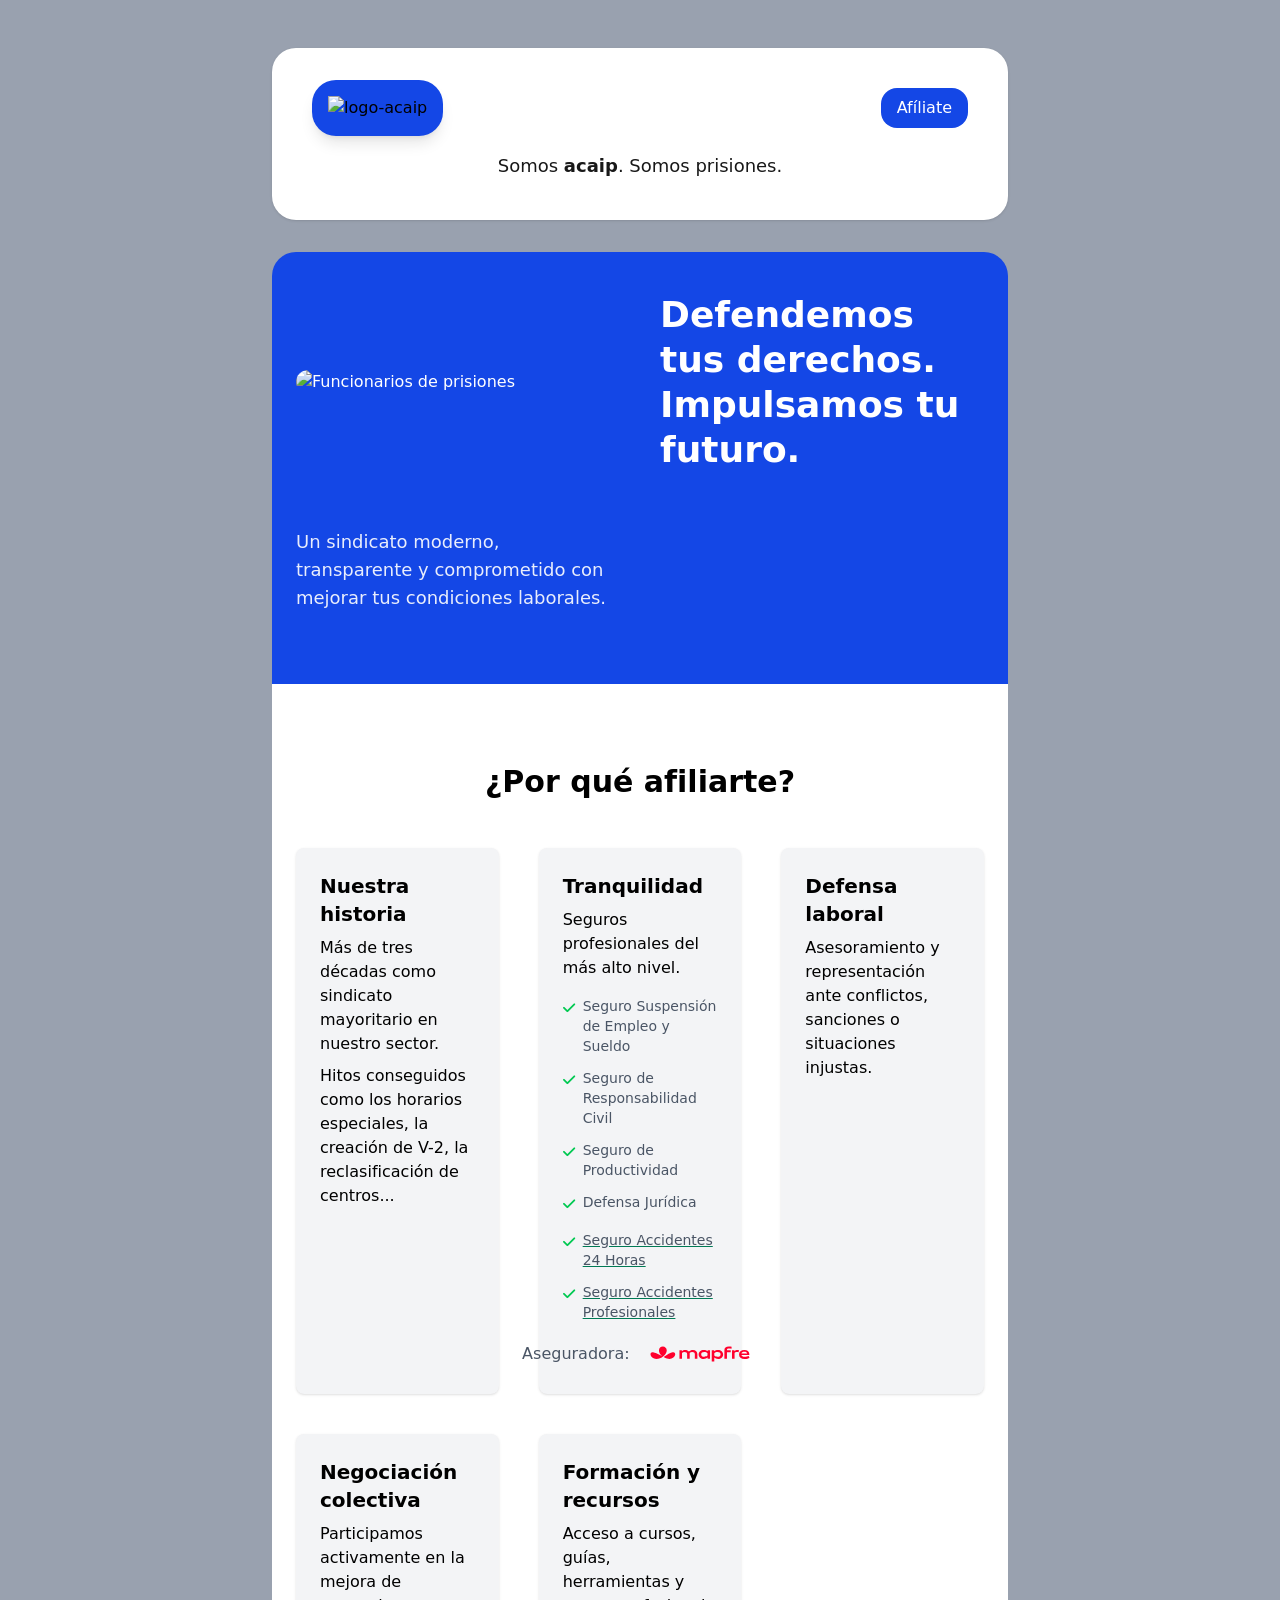
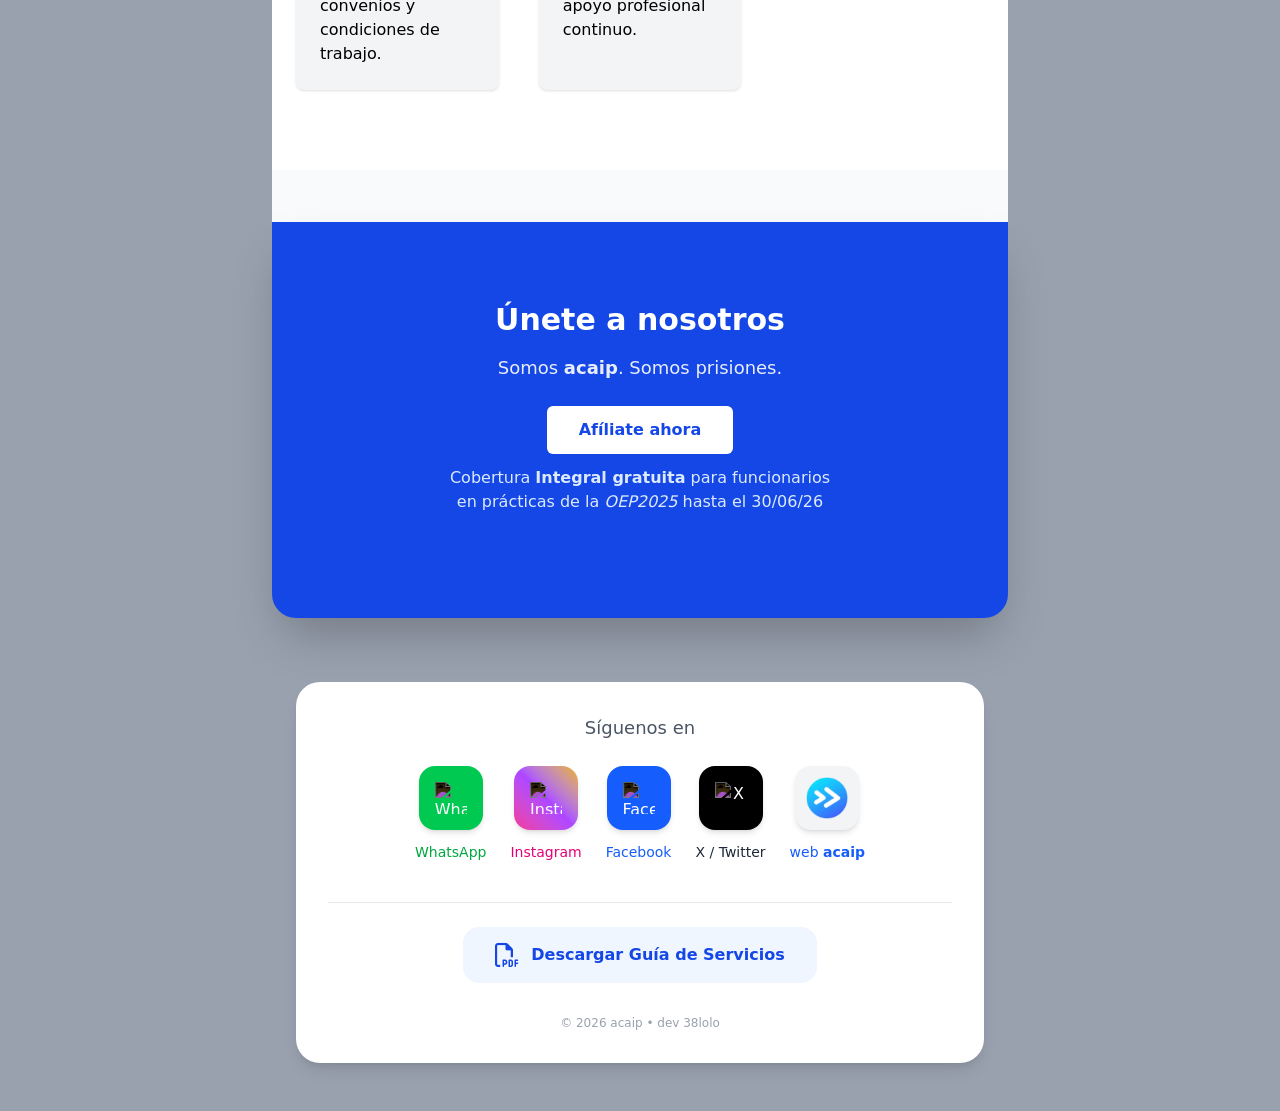
==== commit 8dc8440d: "lema" ====
--- a/index.html
+++ b/index.html
@@ -25,7 +25,7 @@
         Afíliate
       </a>
     </nav>
-    <h1 class="text-bold text-center text-blue-700 ml-2 mr-2 mb-8">Agrupación de Cuerpos de la Administración de Instituciones Penitenciarias</h1>
+    <p class="mb-6 text-lg opacity-90 text-center">Somos <strong>acaip</strong>. Somos prisiones.</p>
   </header>
 
   <!-- HERO -->
@@ -109,7 +109,7 @@
 <section id="afiliate" class="relative -mt-60 z-20 py-20 bg-blue-700 text-white text-center shadow-2xl rounded-b-3xl">
   <div class="container mx-auto px-4">
     <h3 class="text-3xl font-bold mb-4">Únete a nosotros</h3>
-    <p class="mb-6 text-lg opacity-90">Somos <strong>acaip</strong>. Somos prisiones</p>
+    <p class="mb-6 text-lg opacity-90">Somos <strong>acaip</strong>. Somos prisiones.</p>
     <a href="./afiliate.html" class="px-8 py-3 bg-white text-blue-700 font-semibold rounded-md hover:bg-gray-100 transition inline-block">
       Afíliate ahora
     </a>
@@ -118,83 +118,83 @@
 </section>
   <!-- FOOTER -->
   
-        <div class="max-w-3xl mx-auto mt-16 px-6">
-            <div class="bg-white rounded-3xl shadow-lg p-8 text-center">
-                <p class="text-gray-600 mb-6 text-lg">Síguenos en</p>
-                
-                <div class="flex flex-wrap justify-center gap-6 mb-10">
-
-                    <!-- WhatsApp -->
-                    <a href="https://whatsapp.com/channel/0029Vb6Dk1bJP218Zcq60j3J" 
-                    target="_blank"
-                    class="flex flex-col items-center group">
-                        <div class="w-16 h-16 bg-green-500 hover:bg-green-600 transition rounded-2xl flex items-center justify-center shadow-md group-hover:scale-110">
-                            <img src="https://cdn.jsdelivr.net/gh/simple-icons/simple-icons/icons/whatsapp.svg" 
-                                alt="WhatsApp" class="w-8 h-8 invert">
-                        </div>
-                        <span class="mt-3 text-sm font-medium text-green-600">WhatsApp</span>
-                    </a>
-
-                    <!-- Instagram -->
-                    <a href="https://www.instagram.com/acaipsindicato/" 
-                    target="_blank"
-                    class="flex flex-col items-center group">
-                        <div class="w-16 h-16 bg-linear-to-tr from-pink-500 via-purple-500 to-yellow-500 hover:brightness-110 transition rounded-2xl flex items-center justify-center shadow-md group-hover:scale-110">
-                            <img src="https://cdn.jsdelivr.net/gh/simple-icons/simple-icons/icons/instagram.svg" 
-                                alt="Instagram" class="w-8 h-8 invert">
-                        </div>
-                        <span class="mt-3 text-sm font-medium text-pink-600">Instagram</span>
-                    </a>
-
-                    <!-- Facebook -->
-                    <a href="https://www.facebook.com/acaipsindicato" 
-                    target="_blank"
-                    class="flex flex-col items-center group">
-                        <div class="w-16 h-16 bg-blue-600 hover:bg-blue-700 transition rounded-2xl flex items-center justify-center shadow-md group-hover:scale-110">
-                            <img src="https://cdn.jsdelivr.net/gh/simple-icons/simple-icons/icons/facebook.svg" 
-                                alt="Facebook" class="w-8 h-8 invert">
-                        </div>
-                        <span class="mt-3 text-sm font-medium text-blue-600">Facebook</span>
-                    </a>
-
-                    <!-- Twitter / X -->
-                    <a href="https://x.com/AcaipSindicato" 
-                    target="_blank"
-                    class="flex flex-col items-center group">
-                        <div class="w-16 h-16 bg-black hover:bg-gray-800 transition rounded-2xl flex items-center justify-center shadow-md group-hover:scale-110">
-                            <img src="https://cdn.jsdelivr.net/gh/simple-icons/simple-icons/icons/x.svg" 
-                                alt="X" class="w-8 h-8 invert">
-                        </div>
-                        <span class="mt-3 text-sm font-medium text-gray-800">X / Twitter</span>
-                    </a>
-
-                    <!-- acaip -->
-                    <a href="https://acaip.es" 
-                    target="_blank"
-                    class="flex flex-col items-center group">
-                        <div class="w-16 h-16 hover: bg-gray-100 transition rounded-2xl flex items-center justify-center shadow-md group-hover:scale-110">
-                            <img src="./assets/icons/android-chrome-512x512.png" 
-                                alt="acaip sindicato" class="w-12 h-12  inverted">
-                        </div>
-                        <span class="mt-3 text-sm font-medium text-blue-600">web <strong>acaip</strong></span>
-                    </a>
-
-                </div>
-
-                <!-- Enlace a la Guía de Servicios -->
-                <div class="pt-6 border-t border-gray-200">
-                    <a href="./docs/guia.pdf"
-                        download="Guía de servicios 2026.pdf"
-                        class="inline-flex items-center gap-3 bg-blue-50 hover:bg-blue-100 transition px-8 py-4 rounded-2xl text-blue-700 font-semibold">
-                        <i class="fa-regular fa-file-pdf text-2xl"></i>
-                        Descargar Guía de Servicios
-                    </a>
-                </div>
-
-                <p class="text-xs text-gray-400 mt-8">
-                    © 2026 acaip • dev 38lolo
-                </p>
+    <div class="max-w-3xl mx-auto mt-16 px-6">
+        <div class="bg-white rounded-3xl shadow-lg p-8 text-center">
+            <p class="text-gray-600 mb-6 text-lg">Síguenos en</p>
+            
+            <div class="flex flex-wrap justify-center gap-6 mb-10">
+
+                <!-- WhatsApp -->
+                <a href="https://whatsapp.com/channel/0029Vb6Dk1bJP218Zcq60j3J" 
+                target="_blank"
+                class="flex flex-col items-center group">
+                    <div class="w-16 h-16 bg-green-500 hover:bg-green-600 transition rounded-2xl flex items-center justify-center shadow-md group-hover:scale-110">
+                        <img src="https://cdn.jsdelivr.net/gh/simple-icons/simple-icons/icons/whatsapp.svg" 
+                            alt="WhatsApp" class="w-8 h-8 invert">
+                    </div>
+                    <span class="mt-3 text-sm font-medium text-green-600">WhatsApp</span>
+                </a>
+
+                <!-- Instagram -->
+                <a href="https://www.instagram.com/acaipsindicato/" 
+                target="_blank"
+                class="flex flex-col items-center group">
+                    <div class="w-16 h-16 bg-linear-to-tr from-pink-500 via-purple-500 to-yellow-500 hover:brightness-110 transition rounded-2xl flex items-center justify-center shadow-md group-hover:scale-110">
+                        <img src="https://cdn.jsdelivr.net/gh/simple-icons/simple-icons/icons/instagram.svg" 
+                            alt="Instagram" class="w-8 h-8 invert">
+                    </div>
+                    <span class="mt-3 text-sm font-medium text-pink-600">Instagram</span>
+                </a>
+
+                <!-- Facebook -->
+                <a href="https://www.facebook.com/acaipsindicato" 
+                target="_blank"
+                class="flex flex-col items-center group">
+                    <div class="w-16 h-16 bg-blue-600 hover:bg-blue-700 transition rounded-2xl flex items-center justify-center shadow-md group-hover:scale-110">
+                        <img src="https://cdn.jsdelivr.net/gh/simple-icons/simple-icons/icons/facebook.svg" 
+                            alt="Facebook" class="w-8 h-8 invert">
+                    </div>
+                    <span class="mt-3 text-sm font-medium text-blue-600">Facebook</span>
+                </a>
+
+                <!-- Twitter / X -->
+                <a href="https://x.com/AcaipSindicato" 
+                target="_blank"
+                class="flex flex-col items-center group">
+                    <div class="w-16 h-16 bg-black hover:bg-gray-800 transition rounded-2xl flex items-center justify-center shadow-md group-hover:scale-110">
+                        <img src="https://cdn.jsdelivr.net/gh/simple-icons/simple-icons/icons/x.svg" 
+                            alt="X" class="w-8 h-8 invert">
+                    </div>
+                    <span class="mt-3 text-sm font-medium text-gray-800">X / Twitter</span>
+                </a>
+
+                <!-- acaip -->
+                <a href="https://acaip.es" 
+                target="_blank"
+                class="flex flex-col items-center group">
+                    <div class="w-16 h-16 hover: bg-gray-100 transition rounded-2xl flex items-center justify-center shadow-md group-hover:scale-110">
+                        <img src="./assets/icons/android-chrome-512x512.png" 
+                            alt="acaip sindicato" class="w-12 h-12  inverted">
+                    </div>
+                    <span class="mt-3 text-sm font-medium text-blue-600">web <strong>acaip</strong></span>
+                </a>
+
             </div>
-        </div>
+
+            <!-- Enlace a la Guía de Servicios -->
+            <div class="pt-6 border-t border-gray-200">
+                <a href="./docs/guia.pdf"
+                    download="Guía de servicios 2026.pdf"
+                    class="inline-flex items-center gap-3 bg-blue-50 hover:bg-blue-100 transition px-8 py-4 rounded-2xl text-blue-700 font-semibold">
+                    <i class="fa-regular fa-file-pdf text-2xl"></i>
+                    Descargar Guía de Servicios
+                </a>
+            </div>
+
+            <p class="text-xs text-gray-400 mt-8">
+                © 2026 acaip • dev 38lolo
+            </p>
+        </div>
+    </div>
   </body>
 </html>
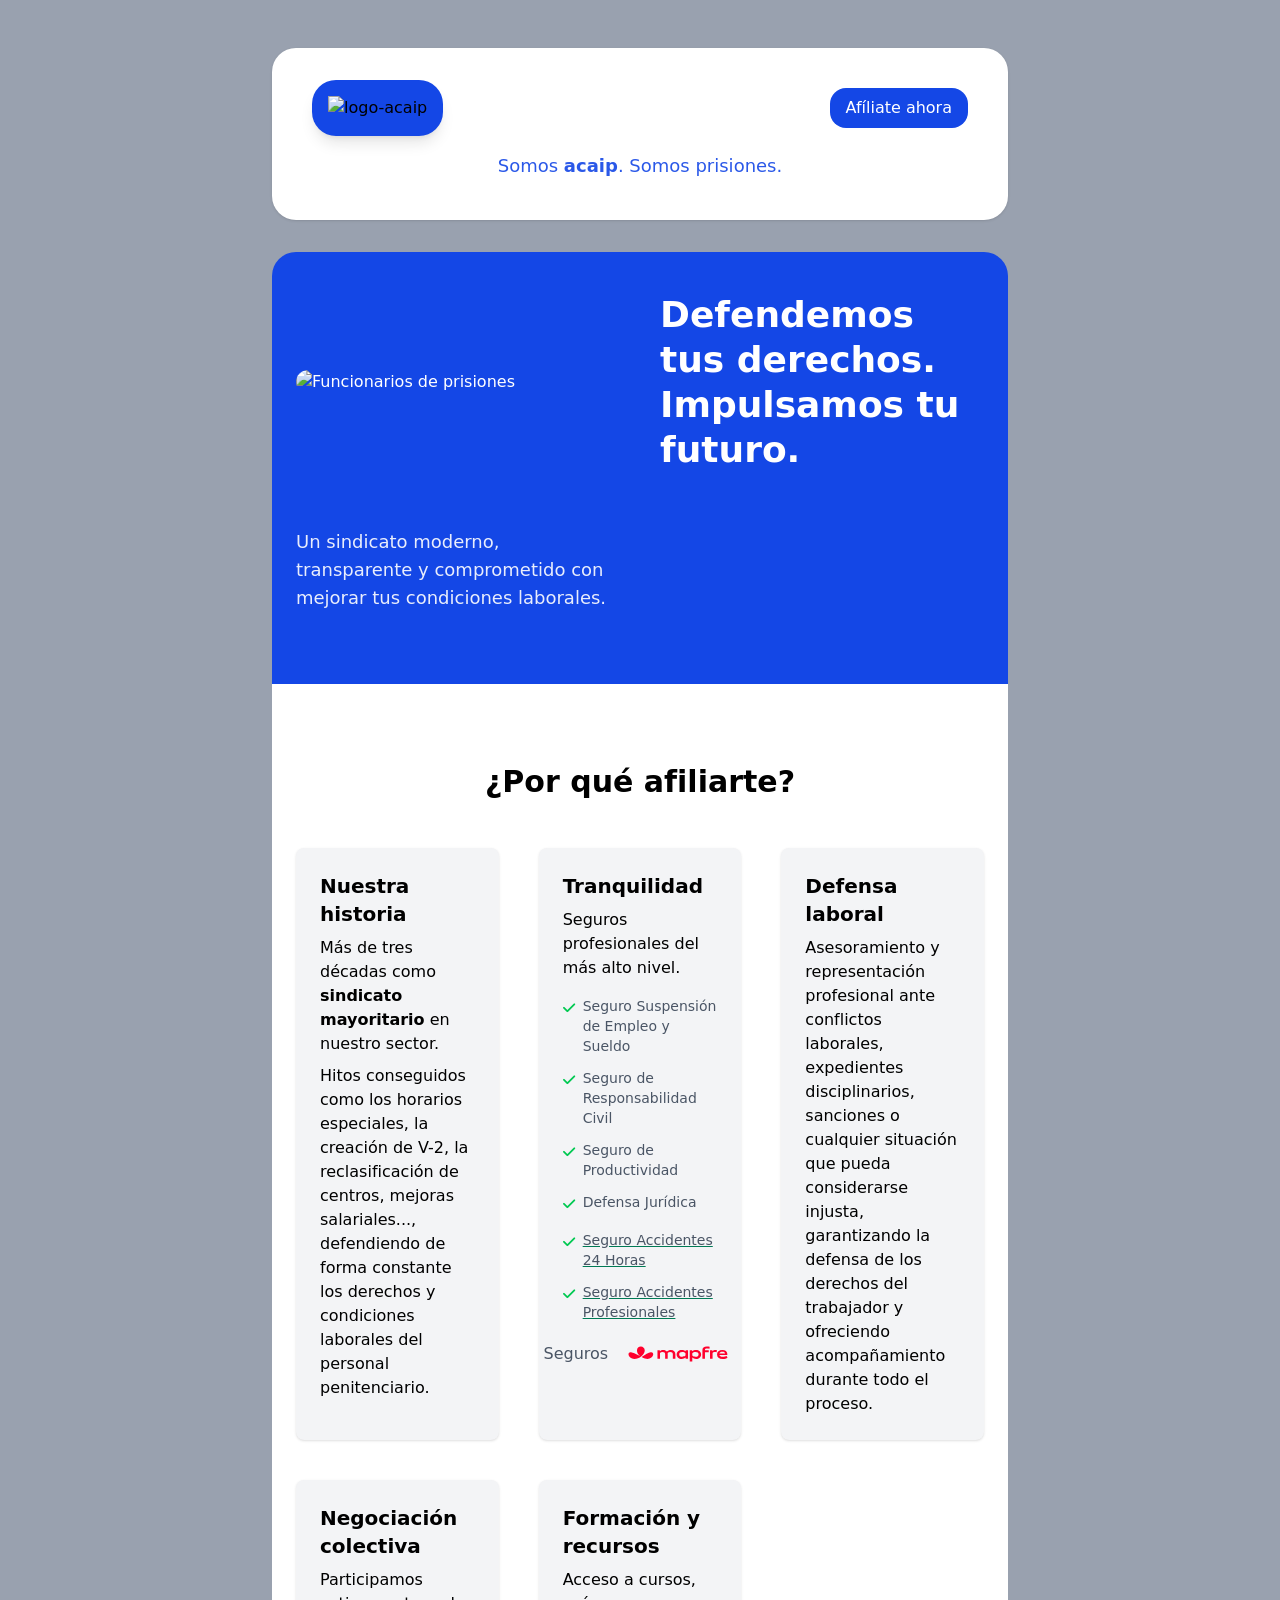
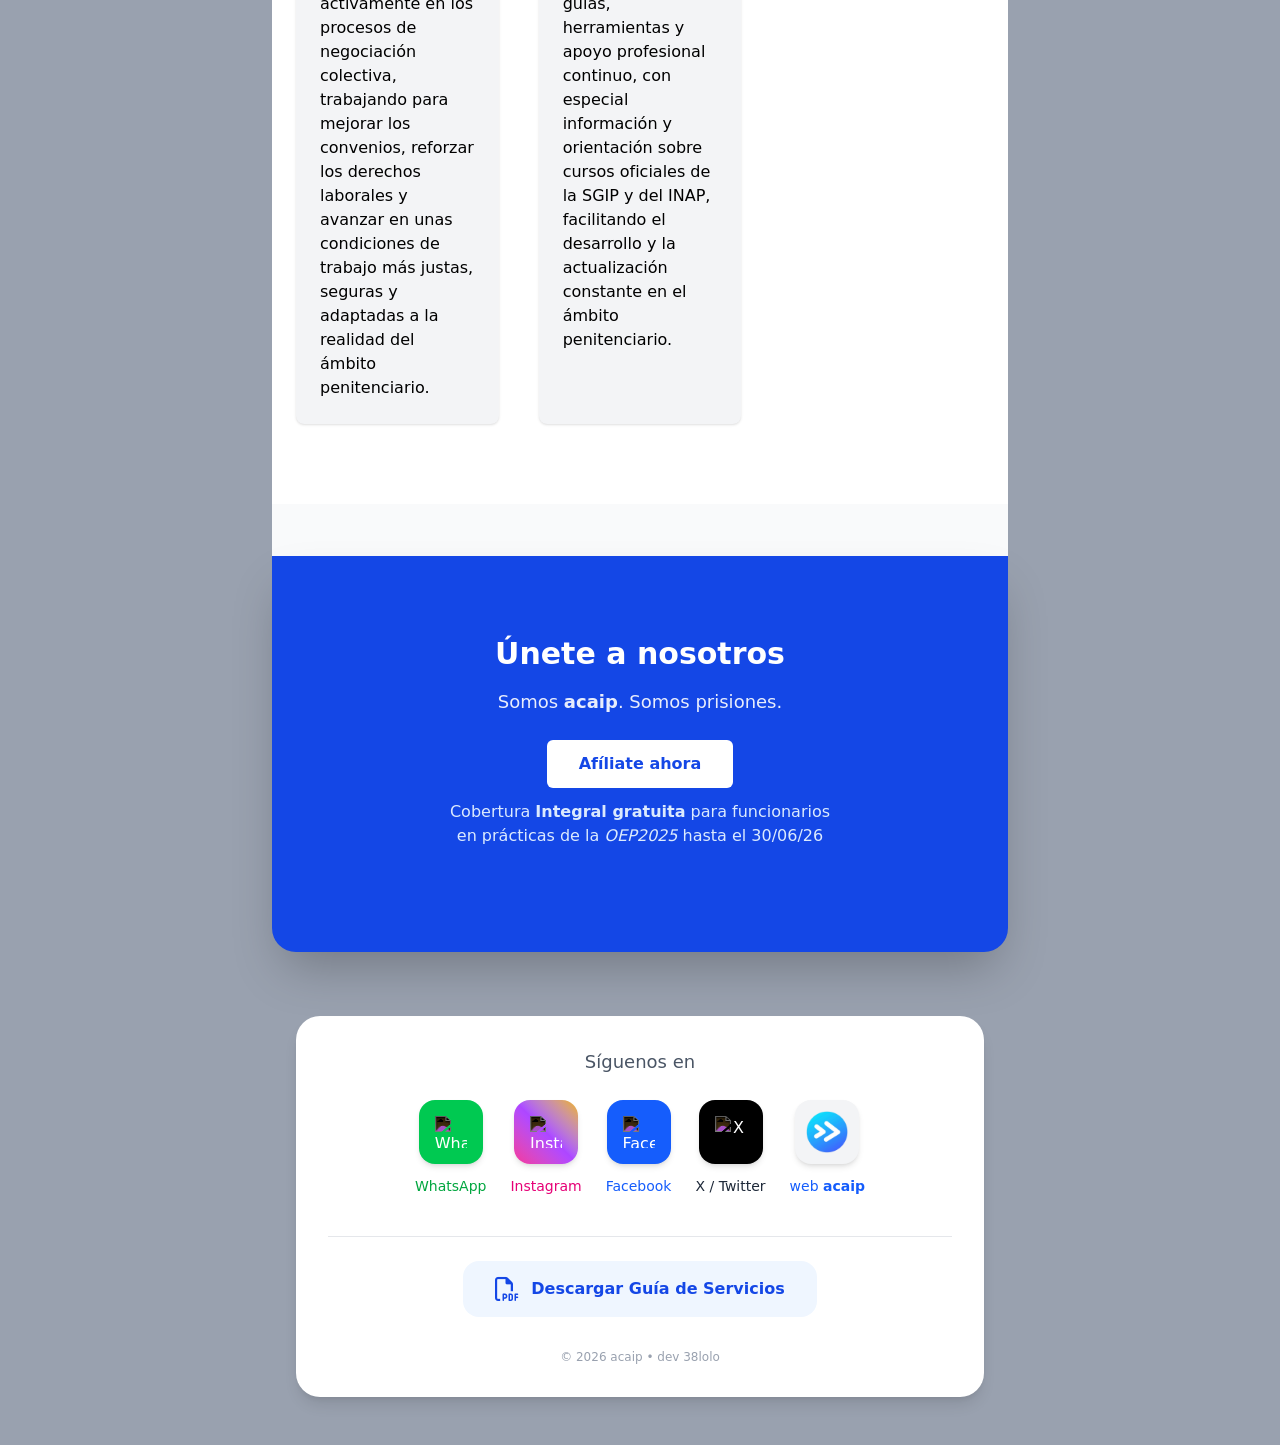
==== commit 83c8d92f: "ampliación info" ====
--- a/index.html
+++ b/index.html
@@ -21,11 +21,11 @@
       <div class="block rounded-3xl shadow-lg p-4 text-center bg-blue-700">
           <img src="./assets/acaip.webp" alt="logo-acaip">
       </div>
-      <a href="./afiliate.html" class="px-4 py-2 bg-blue-700 text-white rounded-2xl hover:bg-blue-800 transition">
-        Afíliate
+      <a href="./afiliate.html" class="text-center px-4 py-2 bg-blue-700 text-white rounded-2xl hover:bg-blue-800 transition">
+        Afíliate ahora
       </a>
     </nav>
-    <p class="mb-6 text-lg opacity-90 text-center">Somos <strong>acaip</strong>. Somos prisiones.</p>
+    <p class="mb-6 text-blue-700 text-lg opacity-90 text-center">Somos <strong>acaip</strong>. Somos prisiones.</p>
   </header>
 
   <!-- HERO -->
@@ -54,8 +54,8 @@
       <div class="grid md:grid-cols-3 gap-10">
         <div class="p-6 bg-gray-100 rounded-lg shadow-sm hover:shadow-md transition">
           <h4 class="text-xl font-semibold mb-2">Nuestra historia</h4>
-          <p class="mb-2">Más de tres décadas como sindicato mayoritario en nuestro sector.</p>
-          <p>Hitos conseguidos como los horarios especiales, la creación de V-2, la reclasificación de centros...</p>
+          <p class="mb-2">Más de tres décadas como <strong>sindicato mayoritario</strong> en nuestro sector.</p>
+          <p>Hitos conseguidos como los horarios especiales, la creación de V-2, la reclasificación de centros, mejoras salariales..., defendiendo de forma constante los derechos y condiciones laborales del personal penitenciario.</p>
         </div>
 
         <div class="p-6 bg-gray-100 rounded-lg shadow-sm hover:shadow-md transition">
@@ -72,7 +72,7 @@
               <li class="flex items-start gap-2"><span class="text-green-500 mt-0.5"><i class="fa-solid fa-check"></i></span> Seguro Accidentes Profesionales</li>
           </ul>
           <div class="mt-4 flex items-center justify-center gap-3 text-gray-600">
-              <span class="font-medium">Aseguradora:</span>
+              <span class="font-medium">Seguros</span>
               <img src="./assets/mapfre.svg" alt="Logo Mapfre" class="h-8 w-auto">
           </div>
         </div>
@@ -80,17 +80,17 @@
         
         <div class="p-6 bg-gray-100 rounded-lg shadow-sm hover:shadow-md transition">
           <h4 class="text-xl font-semibold mb-2">Defensa laboral</h4>
-          <p>Asesoramiento y representación ante conflictos, sanciones o situaciones injustas.</p>
+          <p>Asesoramiento y representación profesional ante conflictos laborales, expedientes disciplinarios, sanciones o cualquier situación que pueda considerarse injusta, garantizando la defensa de los derechos del trabajador y ofreciendo acompañamiento durante todo el proceso.</p>
         </div>
 
         <div class="p-6 bg-gray-100 rounded-lg shadow-sm hover:shadow-md transition">
           <h4 class="text-xl font-semibold mb-2">Negociación colectiva</h4>
-          <p>Participamos activamente en la mejora de convenios y condiciones de trabajo.</p>
+          <p>Participamos activamente en los procesos de negociación colectiva, trabajando para mejorar los convenios, reforzar los derechos laborales y avanzar en unas condiciones de trabajo más justas, seguras y adaptadas a la realidad del ámbito penitenciario.</p>
         </div>
 
         <div class="p-6 bg-gray-100 rounded-lg shadow-sm hover:shadow-md transition">
           <h4 class="text-xl font-semibold mb-2">Formación y recursos</h4>
-          <p>Acceso a cursos, guías, herramientas y apoyo profesional continuo.</p>
+          <p>Acceso a cursos, guías, herramientas y apoyo profesional continuo, con especial información y orientación sobre cursos oficiales de la SGIP y del INAP, facilitando el desarrollo y la actualización constante en el ámbito penitenciario.</p>
         </div>
       </div>
     </div>
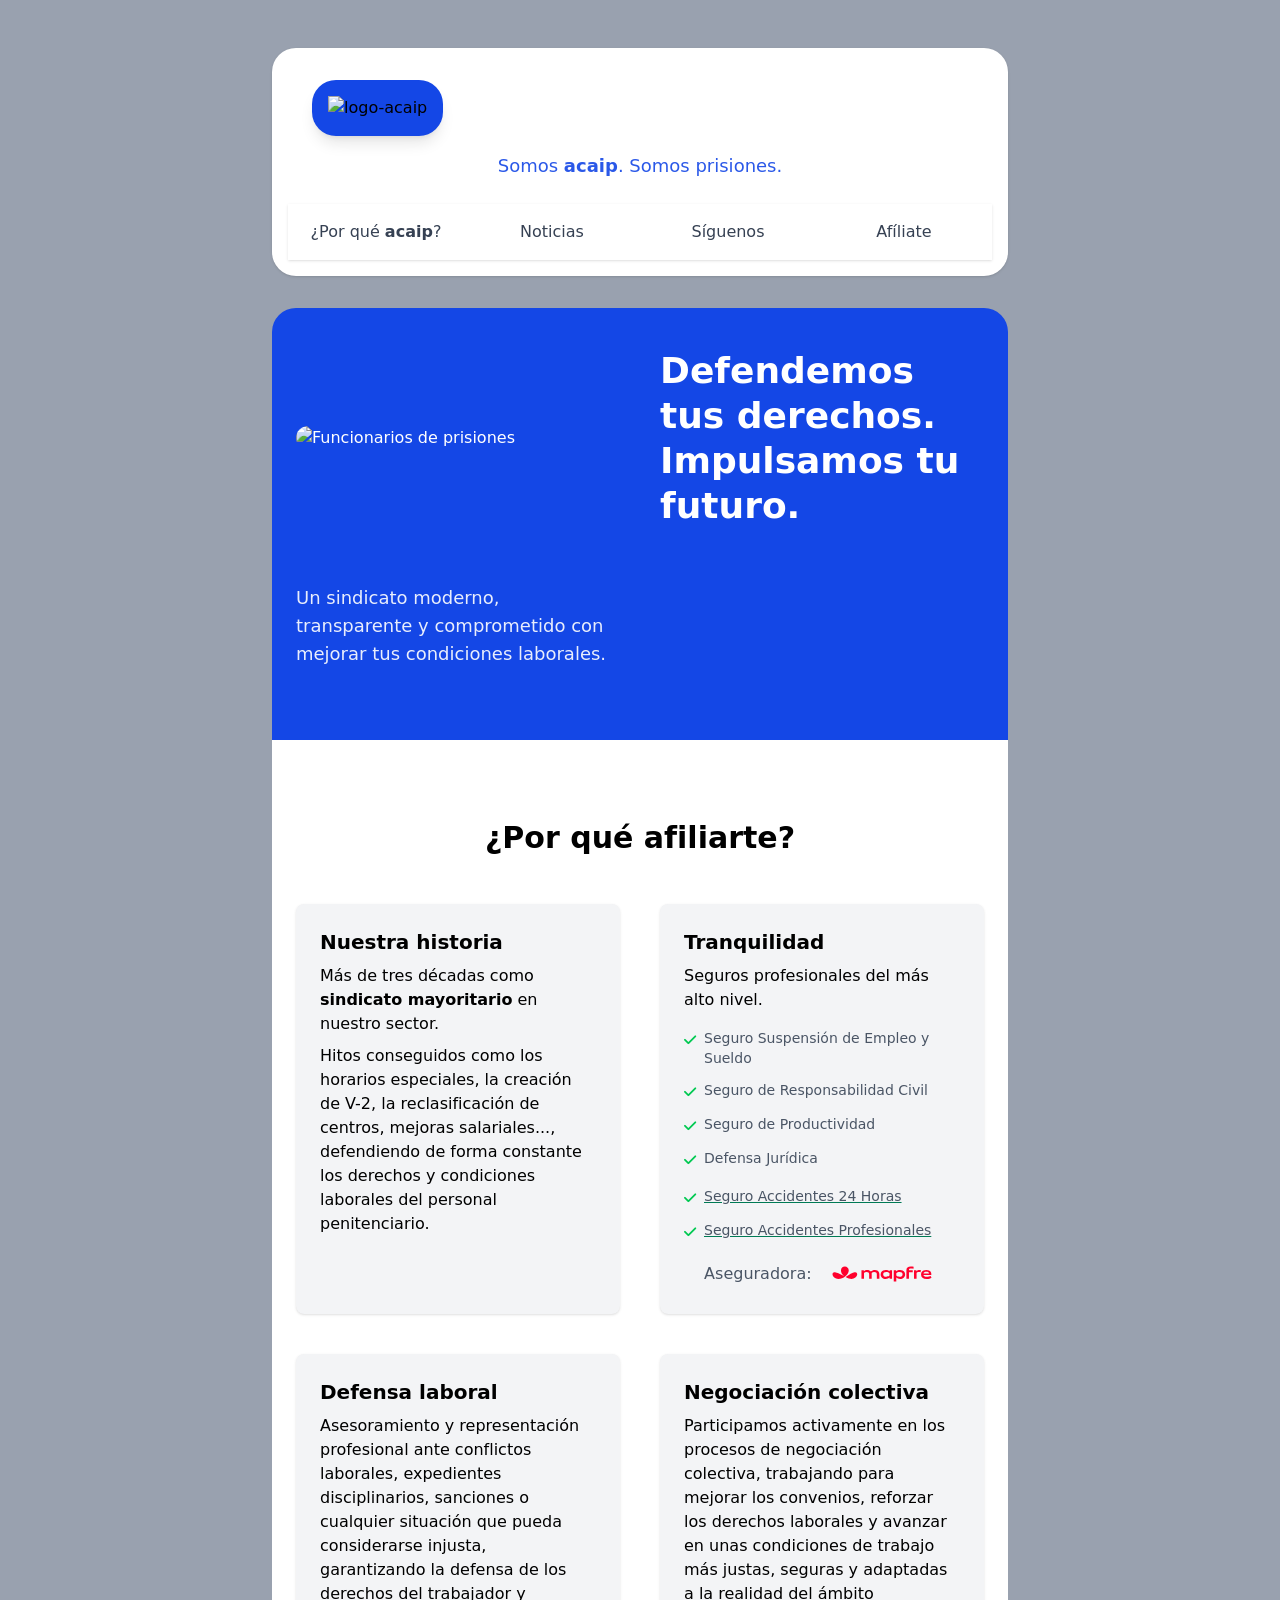
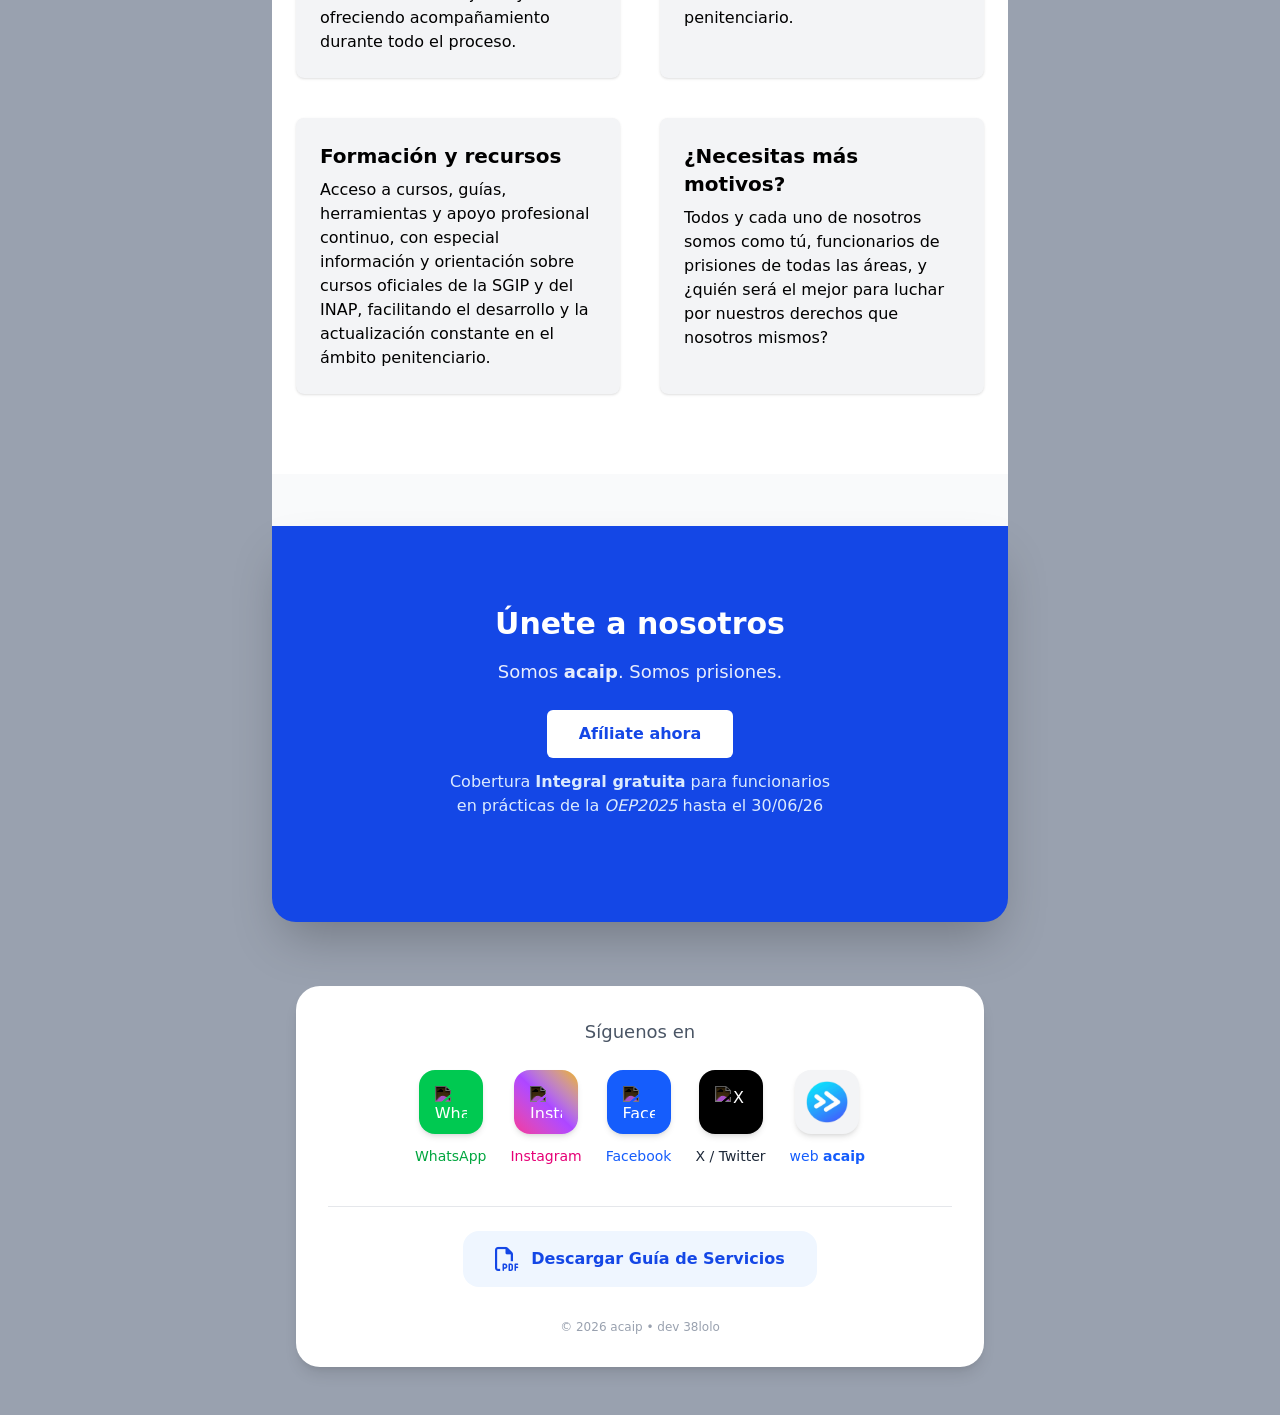
==== commit fafa45a4: "añadido atributo 'class' para scroll suave y cambiado id del encabezado" ====
--- a/index.html
+++ b/index.html
@@ -1,5 +1,5 @@
 <!DOCTYPE html>
-<html lang="es">
+<html lang="es" class="scroll-smooth">
 <head>
   <meta charset="UTF-8" />
   <meta name="viewport" content="width=device-width, initial-scale=1.0" />
@@ -16,16 +16,46 @@
 <body class="bg-gray-400 py-12 px-4 max-w-3xl mx-auto">
 
   <!-- NAV -->
-  <header class="bg-white shadow-sm sticky top-0 z-50 mb-8 rounded-3xl p-4">
+  <header id="inicio" class="bg-white shadow-sm top-0 z-50 mb-8 rounded-3xl p-4">
     <nav class="max-w-7xl mx-auto px-6 py-4 flex justify-between items-center gap-10">
       <div class="block rounded-3xl shadow-lg p-4 text-center bg-blue-700">
           <img src="./assets/acaip.webp" alt="logo-acaip">
       </div>
-      <a href="./afiliate.html" class="text-center px-4 py-2 bg-blue-700 text-white rounded-2xl hover:bg-blue-800 transition">
-        Afíliate ahora
-      </a>
+      
     </nav>
     <p class="mb-6 text-blue-700 text-lg opacity-90 text-center">Somos <strong>acaip</strong>. Somos prisiones.</p>
+    <nav class="bg-white shadow">
+      <ul class="flex w-full">
+        <li class="flex-1 text-center">
+          <a href="#por-que-acaip" 
+            class="block py-4 text-gray-700 font-medium transition-all duration-300 hover:text-blue-600 hover:bg-gray-100">
+            ¿Por qué <strong>acaip</strong>?
+          </a>
+        </li>
+
+        <li class="flex-1 text-center">
+          <a href="#noticias" 
+            class="block py-4 text-gray-700 font-medium transition-all duration-300 hover:text-blue-600 hover:bg-gray-100">
+            Noticias
+          </a>
+        </li>
+
+        <li class="flex-1 text-center">
+          <a href="#siguenos" 
+            class="block py-4 text-gray-700 font-medium transition-all duration-300 hover:text-blue-600 hover:bg-gray-100">
+            Síguenos
+          </a>
+        </li>
+
+        <li class="flex-1 text-center">
+          <a href="./afiliate.html" 
+            class="block py-4 text-gray-700 font-medium transition-all duration-300 hover:text-blue-600 hover:bg-gray-100">
+            Afíliate
+          </a>
+        </li>
+      </ul>
+    </nav>
+
   </header>
 
   <!-- HERO -->
@@ -47,11 +77,11 @@
   </section>
 
   <!-- MOTIVOS PARA AFILIARSE -->
-  <section class="py-20 bg-white">
+  <section class="py-20 bg-white" id="por-que-acaip">
     <div class="max-w-7xl mx-auto px-6">
       <h3 class="text-3xl font-bold text-center mb-12">¿Por qué afiliarte?</h3>
 
-      <div class="grid md:grid-cols-3 gap-10">
+      <div class="grid md:grid-cols-2 gap-10">
         <div class="p-6 bg-gray-100 rounded-lg shadow-sm hover:shadow-md transition">
           <h4 class="text-xl font-semibold mb-2">Nuestra historia</h4>
           <p class="mb-2">Más de tres décadas como <strong>sindicato mayoritario</strong> en nuestro sector.</p>
@@ -72,7 +102,7 @@
               <li class="flex items-start gap-2"><span class="text-green-500 mt-0.5"><i class="fa-solid fa-check"></i></span> Seguro Accidentes Profesionales</li>
           </ul>
           <div class="mt-4 flex items-center justify-center gap-3 text-gray-600">
-              <span class="font-medium">Seguros</span>
+              <span class="font-medium">Aseguradora:</span>
               <img src="./assets/mapfre.svg" alt="Logo Mapfre" class="h-8 w-auto">
           </div>
         </div>
@@ -91,6 +121,10 @@
         <div class="p-6 bg-gray-100 rounded-lg shadow-sm hover:shadow-md transition">
           <h4 class="text-xl font-semibold mb-2">Formación y recursos</h4>
           <p>Acceso a cursos, guías, herramientas y apoyo profesional continuo, con especial información y orientación sobre cursos oficiales de la SGIP y del INAP, facilitando el desarrollo y la actualización constante en el ámbito penitenciario.</p>
+        </div>
+        <div class="p-6 bg-gray-100 rounded-lg shadow-sm hover:shadow-md transition">
+          <h4 class="text-xl font-semibold mb-2">¿Necesitas más motivos?</h4>
+          <p>Todos y cada uno de nosotros somos como tú, funcionarios de prisiones de todas las áreas, y ¿quién será el mejor para luchar por nuestros derechos que nosotros mismos?</p>
         </div>
       </div>
     </div>
@@ -118,7 +152,7 @@
 </section>
   <!-- FOOTER -->
   
-    <div class="max-w-3xl mx-auto mt-16 px-6">
+    <div id="siguenos" class="max-w-3xl mx-auto mt-16 px-6">
         <div class="bg-white rounded-3xl shadow-lg p-8 text-center">
             <p class="text-gray-600 mb-6 text-lg">Síguenos en</p>
             
--- a/src/output.css
+++ b/src/output.css
@@ -241,9 +241,6 @@
   .relative {
     position: relative;
   }
-  .sticky {
-    position: sticky;
-  }
   .-top-3 {
     top: calc(var(--spacing) * -3);
   }
@@ -286,9 +283,6 @@
   .-mt-60 {
     margin-top: calc(var(--spacing) * -60);
   }
-  .mt-0 {
-    margin-top: calc(var(--spacing) * 0);
-  }
   .mt-0\.5 {
     margin-top: calc(var(--spacing) * 0.5);
   }
@@ -319,9 +313,6 @@
   .mt-16 {
     margin-top: calc(var(--spacing) * 16);
   }
-  .mr-2 {
-    margin-right: calc(var(--spacing) * 2);
-  }
   .mb-1 {
     margin-bottom: calc(var(--spacing) * 1);
   }
@@ -343,9 +334,6 @@
   .mb-12 {
     margin-bottom: calc(var(--spacing) * 12);
   }
-  .ml-2 {
-    margin-left: calc(var(--spacing) * 2);
-  }
   .block {
     display: block;
   }
@@ -364,9 +352,6 @@
   .inline-flex {
     display: inline-flex;
   }
-  .table {
-    display: table;
-  }
   .h-1 {
     height: calc(var(--spacing) * 1);
   }
@@ -427,9 +412,6 @@
   .w-24 {
     width: calc(var(--spacing) * 24);
   }
-  .w-\[80\%\] {
-    width: 80%;
-  }
   .w-auto {
     width: auto;
   }
@@ -442,20 +424,11 @@
   .max-w-7xl {
     max-width: var(--container-7xl);
   }
-  .max-w-75 {
-    max-width: calc(var(--spacing) * 75);
-  }
   .max-w-lg {
     max-width: var(--container-lg);
   }
-  .min-w-25 {
-    min-width: calc(var(--spacing) * 25);
-  }
   .flex-1 {
     flex: 1;
-  }
-  .border-collapse {
-    border-collapse: collapse;
   }
   .transform {
     transform: var(--tw-rotate-x,) var(--tw-rotate-y,) var(--tw-rotate-z,) var(--tw-skew-x,) var(--tw-skew-y,);
@@ -539,6 +512,9 @@
   .overflow-hidden {
     overflow: hidden;
   }
+  .scroll-smooth {
+    scroll-behavior: smooth;
+  }
   .rounded-2xl {
     border-radius: var(--radius-2xl);
   }
@@ -752,9 +728,6 @@
   .py-20 {
     padding-block: calc(var(--spacing) * 20);
   }
-  .py-24 {
-    padding-block: calc(var(--spacing) * 24);
-  }
   .pt-6 {
     padding-top: calc(var(--spacing) * 6);
   }
@@ -838,9 +811,6 @@
   }
   .text-balance {
     text-wrap: balance;
-  }
-  .text-wrap {
-    text-wrap: wrap;
   }
   .text-blue-100 {
     color: var(--color-blue-100);
@@ -961,15 +931,8 @@
       --tw-shadow-color: color-mix(in oklab, color-mix(in oklab, var(--color-green-200) 50%, transparent) var(--tw-shadow-alpha), transparent);
     }
   }
-  .outline {
-    outline-style: var(--tw-outline-style);
-    outline-width: 1px;
-  }
   .invert {
     --tw-invert: invert(100%);
-    filter: var(--tw-blur,) var(--tw-brightness,) var(--tw-contrast,) var(--tw-grayscale,) var(--tw-hue-rotate,) var(--tw-invert,) var(--tw-saturate,) var(--tw-sepia,) var(--tw-drop-shadow,);
-  }
-  .filter {
     filter: var(--tw-blur,) var(--tw-brightness,) var(--tw-contrast,) var(--tw-grayscale,) var(--tw-hue-rotate,) var(--tw-invert,) var(--tw-saturate,) var(--tw-sepia,) var(--tw-drop-shadow,);
   }
   .backdrop-blur-sm {
@@ -977,10 +940,6 @@
     -webkit-backdrop-filter: var(--tw-backdrop-blur,) var(--tw-backdrop-brightness,) var(--tw-backdrop-contrast,) var(--tw-backdrop-grayscale,) var(--tw-backdrop-hue-rotate,) var(--tw-backdrop-invert,) var(--tw-backdrop-opacity,) var(--tw-backdrop-saturate,) var(--tw-backdrop-sepia,);
     backdrop-filter: var(--tw-backdrop-blur,) var(--tw-backdrop-brightness,) var(--tw-backdrop-contrast,) var(--tw-backdrop-grayscale,) var(--tw-backdrop-hue-rotate,) var(--tw-backdrop-invert,) var(--tw-backdrop-opacity,) var(--tw-backdrop-saturate,) var(--tw-backdrop-sepia,);
   }
-  .backdrop-filter {
-    -webkit-backdrop-filter: var(--tw-backdrop-blur,) var(--tw-backdrop-brightness,) var(--tw-backdrop-contrast,) var(--tw-backdrop-grayscale,) var(--tw-backdrop-hue-rotate,) var(--tw-backdrop-invert,) var(--tw-backdrop-opacity,) var(--tw-backdrop-saturate,) var(--tw-backdrop-sepia,);
-    backdrop-filter: var(--tw-backdrop-blur,) var(--tw-backdrop-brightness,) var(--tw-backdrop-contrast,) var(--tw-backdrop-grayscale,) var(--tw-backdrop-hue-rotate,) var(--tw-backdrop-invert,) var(--tw-backdrop-opacity,) var(--tw-backdrop-saturate,) var(--tw-backdrop-sepia,);
-  }
   .transition {
     transition-property: color, background-color, border-color, outline-color, text-decoration-color, fill, stroke, --tw-gradient-from, --tw-gradient-via, --tw-gradient-to, opacity, box-shadow, transform, translate, scale, rotate, filter, -webkit-backdrop-filter, backdrop-filter, display, content-visibility, overlay, pointer-events;
     transition-timing-function: var(--tw-ease, var(--default-transition-timing-function));
@@ -1119,6 +1078,13 @@
       @media (hover: hover) {
         --tw-gradient-to: var(--color-emerald-700);
         --tw-gradient-stops: var(--tw-gradient-via-stops, var(--tw-gradient-position), var(--tw-gradient-from) var(--tw-gradient-from-position), var(--tw-gradient-to) var(--tw-gradient-to-position));
+      }
+    }
+  }
+  .hover\:text-blue-600 {
+    &:hover {
+      @media (hover: hover) {
+        color: var(--color-blue-600);
       }
     }
   }
@@ -1194,11 +1160,6 @@
       grid-template-columns: repeat(2, minmax(0, 1fr));
     }
   }
-  .md\:grid-cols-3 {
-    @media (width >= 48rem) {
-      grid-template-columns: repeat(3, minmax(0, 1fr));
-    }
-  }
   .md\:grid-cols-12 {
     @media (width >= 48rem) {
       grid-template-columns: repeat(12, minmax(0, 1fr));
@@ -1353,11 +1314,6 @@
   syntax: "*";
   inherits: false;
   initial-value: 0 0 #0000;
-}
-@property --tw-outline-style {
-  syntax: "*";
-  inherits: false;
-  initial-value: solid;
 }
 @property --tw-blur {
   syntax: "*";
@@ -1522,7 +1478,6 @@
       --tw-ring-offset-width: 0px;
       --tw-ring-offset-color: #fff;
       --tw-ring-offset-shadow: 0 0 #0000;
-      --tw-outline-style: solid;
       --tw-blur: initial;
       --tw-brightness: initial;
       --tw-contrast: initial;
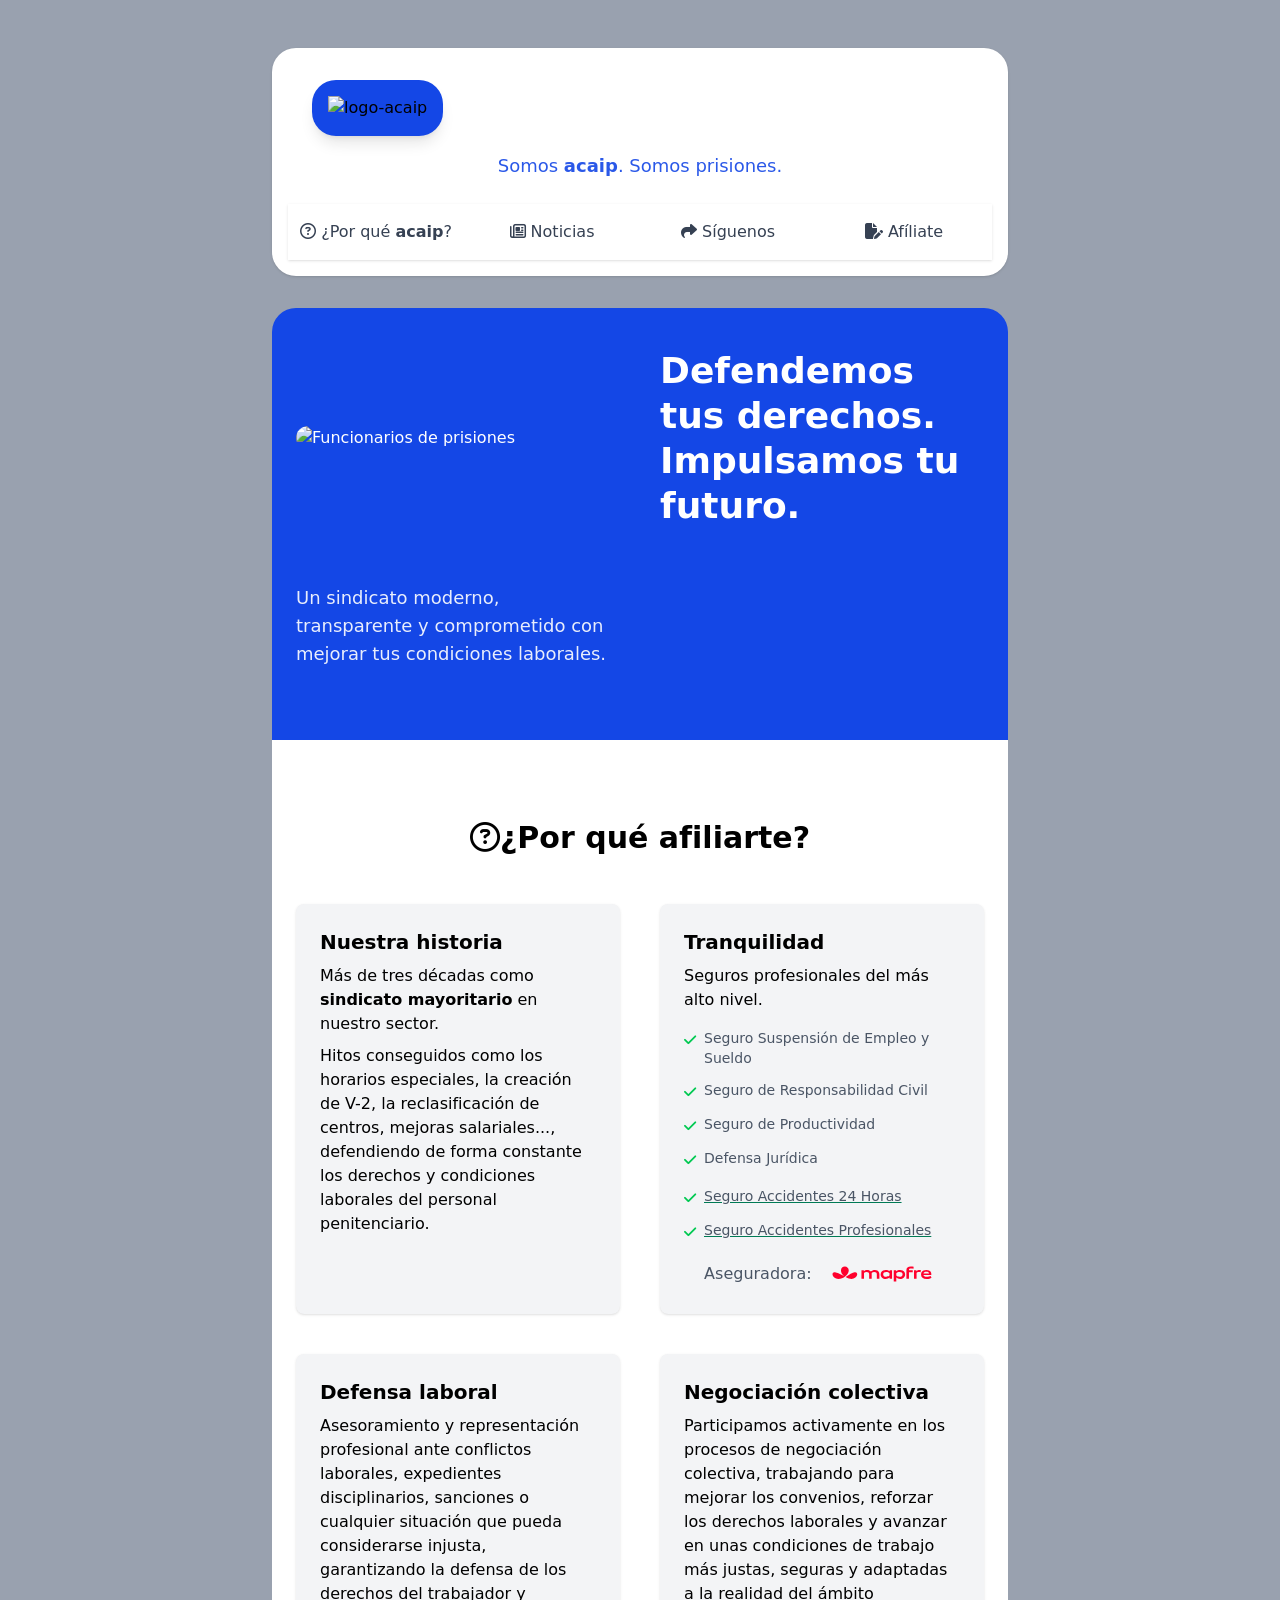
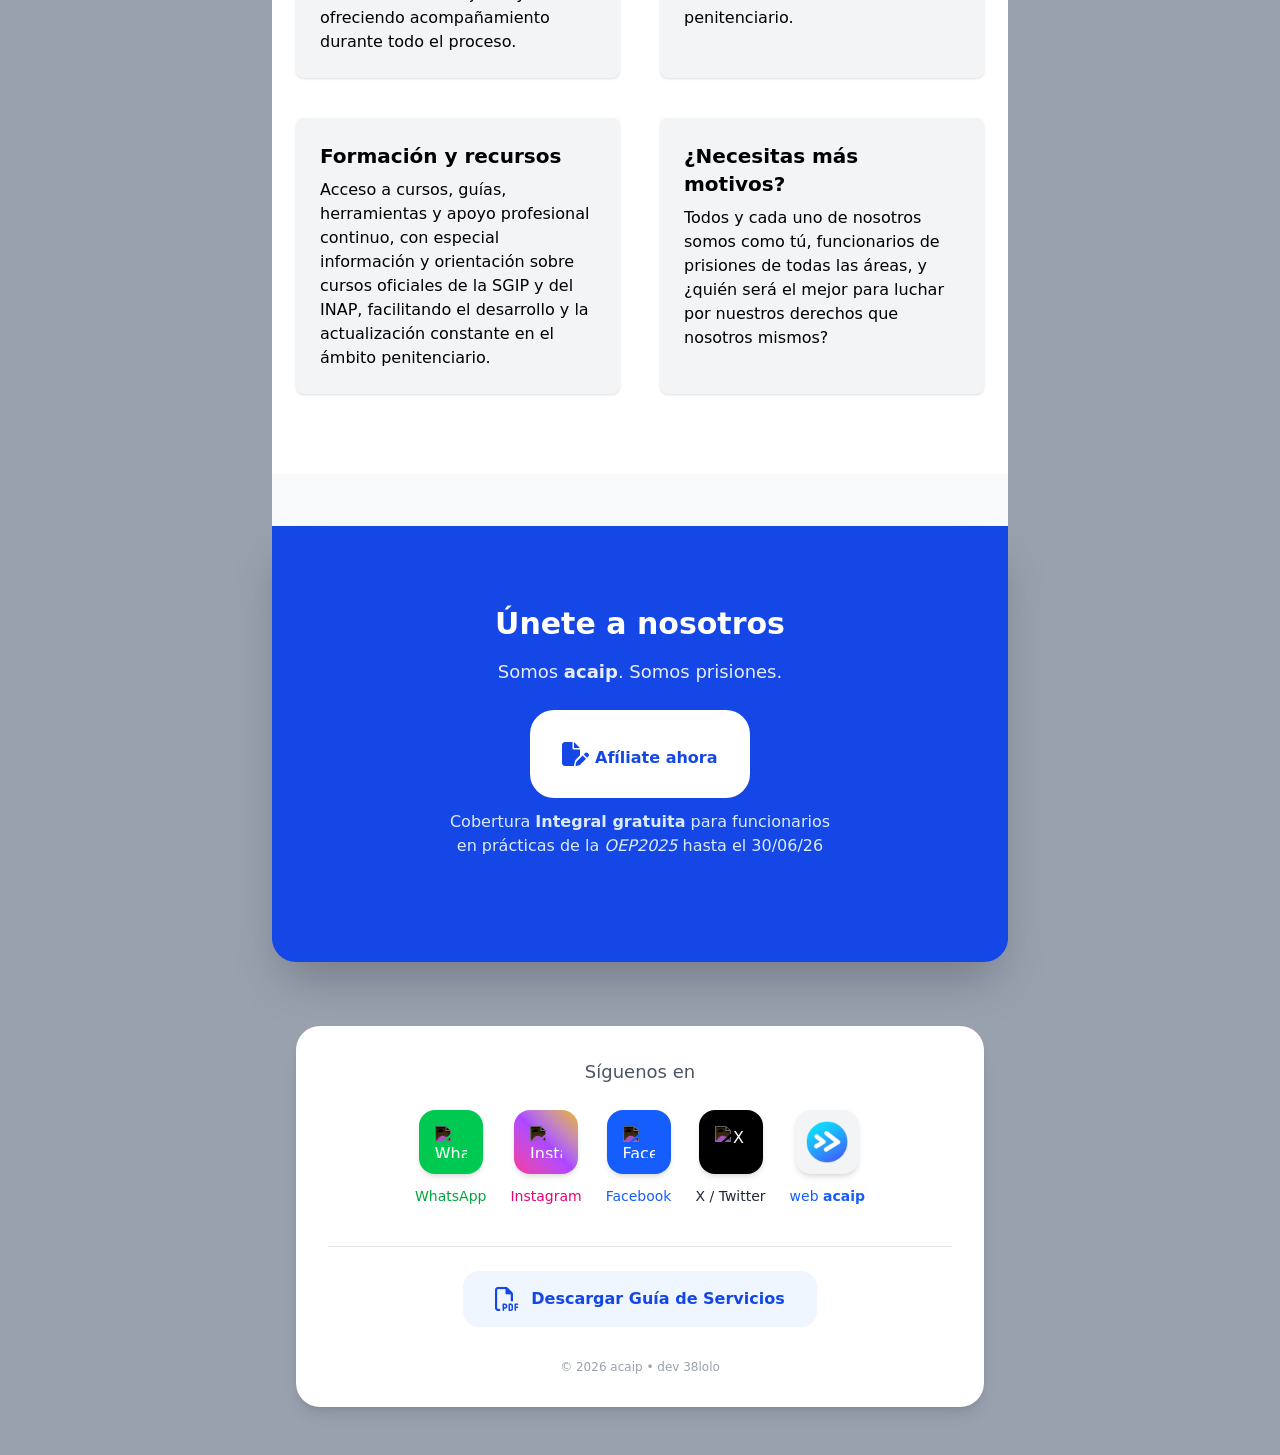
==== commit 34afda82: "añadido efecto de animación a varios íconos en las secciones de afiliación y gracias" ====
--- a/index.html
+++ b/index.html
@@ -29,6 +29,7 @@
         <li class="flex-1 text-center">
           <a href="#por-que-acaip" 
             class="block py-4 text-gray-700 font-medium transition-all duration-300 hover:text-blue-600 hover:bg-gray-100">
+            <i class="fa-regular fa-circle-question fa-flip"></i>
             ¿Por qué <strong>acaip</strong>?
           </a>
         </li>
@@ -36,6 +37,7 @@
         <li class="flex-1 text-center">
           <a href="#noticias" 
             class="block py-4 text-gray-700 font-medium transition-all duration-300 hover:text-blue-600 hover:bg-gray-100">
+            <i class="fa-regular fa-newspaper fa-bounce"></i>
             Noticias
           </a>
         </li>
@@ -43,6 +45,7 @@
         <li class="flex-1 text-center">
           <a href="#siguenos" 
             class="block py-4 text-gray-700 font-medium transition-all duration-300 hover:text-blue-600 hover:bg-gray-100">
+            <i class="fa-solid fa-share fa-fade"></i>
             Síguenos
           </a>
         </li>
@@ -50,6 +53,7 @@
         <li class="flex-1 text-center">
           <a href="./afiliate.html" 
             class="block py-4 text-gray-700 font-medium transition-all duration-300 hover:text-blue-600 hover:bg-gray-100">
+            <i class="fa-solid fa-file-pen fa-beat "></i>
             Afíliate
           </a>
         </li>
@@ -79,7 +83,7 @@
   <!-- MOTIVOS PARA AFILIARSE -->
   <section class="py-20 bg-white" id="por-que-acaip">
     <div class="max-w-7xl mx-auto px-6">
-      <h3 class="text-3xl font-bold text-center mb-12">¿Por qué afiliarte?</h3>
+      <h3 class="text-3xl font-bold text-center mb-12"><i class="fa-regular fa-circle-question fa-flip"></i>¿Por qué afiliarte?</h3>
 
       <div class="grid md:grid-cols-2 gap-10">
         <div class="p-6 bg-gray-100 rounded-lg shadow-sm hover:shadow-md transition">
@@ -133,7 +137,10 @@
   <!-- Sección NOTICIAS (fondo claro) -->
 <section id="noticias" class="py-20 bg-gray-50 pb-32 relative z-10">
   <div class="container mx-auto px-4">
-    <h3 class="text-3xl font-bold text-center mb-12">Últimas noticias</h3>
+    <h3 class="text-3xl font-bold text-center mb-12">
+      <i class="fa-regular fa-newspaper fa-bounce"></i>
+      Últimas noticias
+    </h3>
     <div class="tagembed-widget" style="width:100%;height:100%;overflow:auto;" data-widget-id="324074" data-website="1"></div>
     <script src="https://widget.tagembed.com/embed.min.js" type="text/javascript"></script>
   </div>
@@ -144,7 +151,8 @@
   <div class="container mx-auto px-4">
     <h3 class="text-3xl font-bold mb-4">Únete a nosotros</h3>
     <p class="mb-6 text-lg opacity-90">Somos <strong>acaip</strong>. Somos prisiones.</p>
-    <a href="./afiliate.html" class="px-8 py-3 bg-white text-blue-700 font-semibold rounded-md hover:bg-gray-100 transition inline-block">
+    <a href="./afiliate.html" class="px-8 py-3 bg-white text-blue-700 font-semibold rounded-3xl hover:bg-gray-100 transition inline-block">
+      <i class="fa-solid fa-file-pen fa-beat py-5 text-2xl "></i>
       Afíliate ahora
     </a>
     <p class="mt-3 text-blue-100 text-normal text-balance">Cobertura <strong> Integral gratuita</strong> para funcionarios en prácticas de la <em>OEP2025</em> hasta el 30/06/26</p><br>
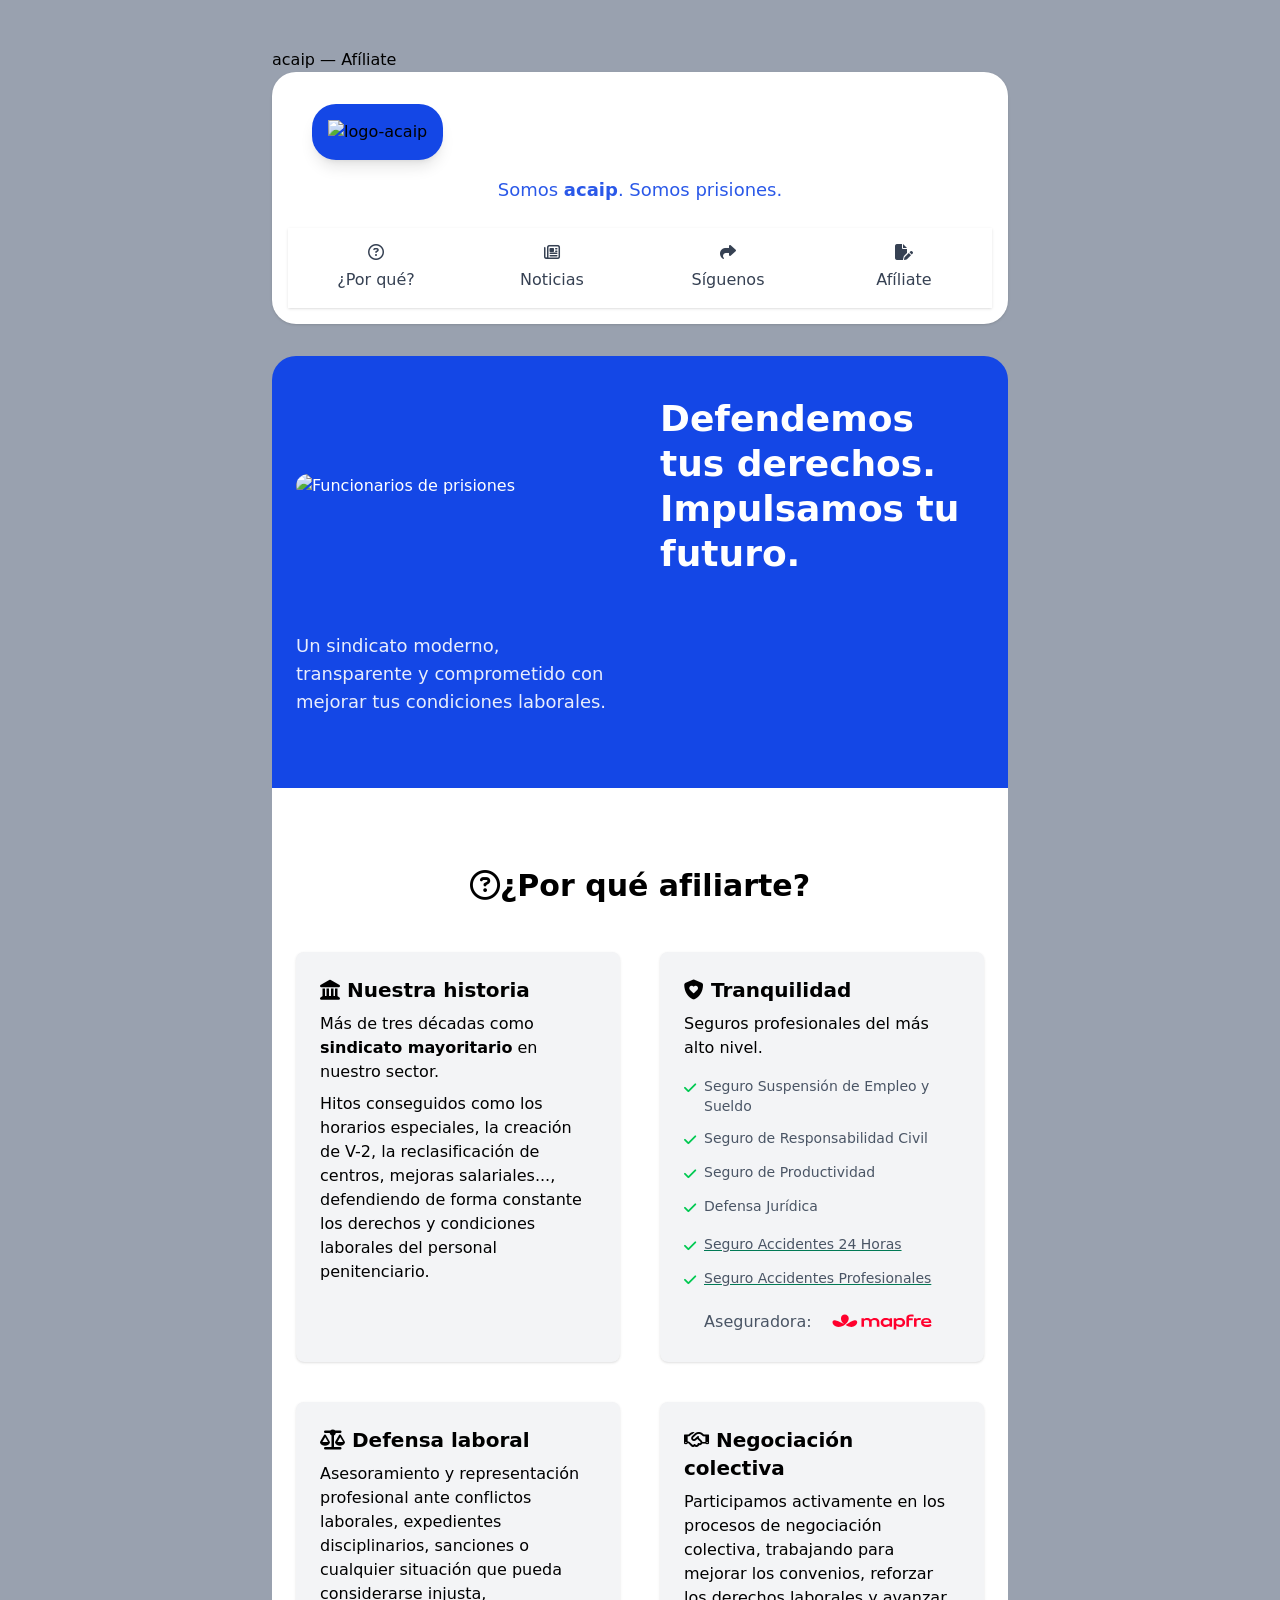
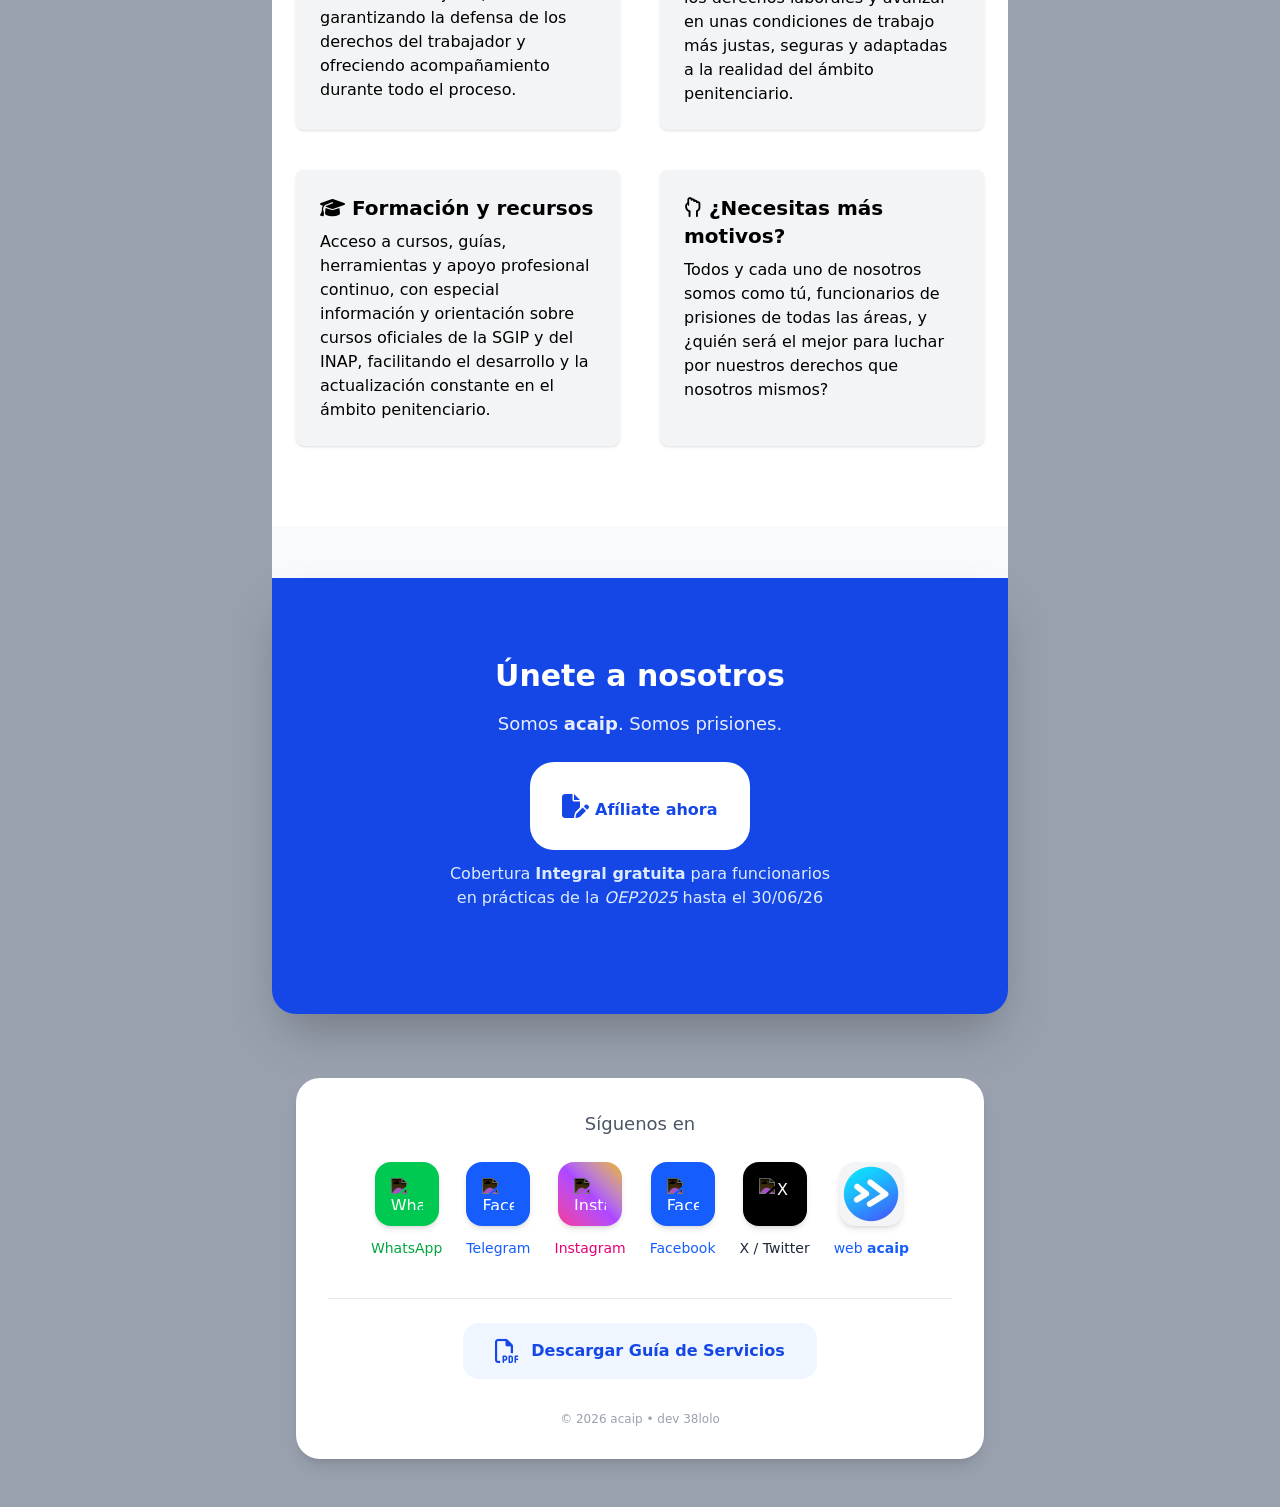
==== commit c7c99221: "añadido meta descripción en los archivos HTML para mejorar SEO" ====
--- a/index.html
+++ b/index.html
@@ -3,6 +3,7 @@
 <head>
   <meta charset="UTF-8" />
   <meta name="viewport" content="width=device-width, initial-scale=1.0" />
+  <meta name="description" content="Sindicato profesional comprometido con la defensa de los derechos laborales, asesoría jurídica, representación sindical y apoyo a trabajadores penitenciarios. Información, actualidad y servicios para mejorar tus condiciones laborales."
   <title>acaip — Afíliate</title>
   <link rel="stylesheet" href="https://cdnjs.cloudflare.com/ajax/libs/font-awesome/6.6.0/css/all.min.css">
   <link rel="stylesheet" href="./src/output.css">
@@ -28,32 +29,32 @@
       <ul class="flex w-full">
         <li class="flex-1 text-center">
           <a href="#por-que-acaip" 
-            class="block py-4 text-gray-700 font-medium transition-all duration-300 hover:text-blue-600 hover:bg-gray-100">
-            <i class="fa-regular fa-circle-question fa-flip"></i>
-            ¿Por qué <strong>acaip</strong>?
+            class="flex flex-col items-center py-4 text-gray-700 text-2xs font-medium transition-all duration-300 hover:text-blue-600 hover:bg-gray-100">
+            <i class="fa-regular fa-circle-question fa-flip mb-2"></i>
+            ¿Por qué?
           </a>
         </li>
 
         <li class="flex-1 text-center">
           <a href="#noticias" 
-            class="block py-4 text-gray-700 font-medium transition-all duration-300 hover:text-blue-600 hover:bg-gray-100">
-            <i class="fa-regular fa-newspaper fa-bounce"></i>
+            class="flex flex-col items-center py-4 text-gray-700 text-2xs font-medium transition-all duration-300 hover:text-blue-600 hover:bg-gray-100">
+            <i class="fa-regular fa-newspaper fa-bounce mb-2"></i>
             Noticias
           </a>
         </li>
 
         <li class="flex-1 text-center">
           <a href="#siguenos" 
-            class="block py-4 text-gray-700 font-medium transition-all duration-300 hover:text-blue-600 hover:bg-gray-100">
-            <i class="fa-solid fa-share fa-fade"></i>
+            class="flex flex-col items-center py-4 text-gray-700 text-2xs font-medium transition-all duration-300 hover:text-blue-600 hover:bg-gray-100">
+            <i class="fa-solid fa-share fa-fade mb-2"></i>
             Síguenos
           </a>
         </li>
 
         <li class="flex-1 text-center">
           <a href="./afiliate.html" 
-            class="block py-4 text-gray-700 font-medium transition-all duration-300 hover:text-blue-600 hover:bg-gray-100">
-            <i class="fa-solid fa-file-pen fa-beat "></i>
+            class="flex flex-col items-center py-4 text-gray-700 text-2xs font-medium transition-all duration-300 hover:text-blue-600 hover:bg-gray-100">
+            <i class="fa-solid fa-file-pen fa-beat mb-2"></i>
             Afíliate
           </a>
         </li>
@@ -87,13 +88,17 @@
 
       <div class="grid md:grid-cols-2 gap-10">
         <div class="p-6 bg-gray-100 rounded-lg shadow-sm hover:shadow-md transition">
-          <h4 class="text-xl font-semibold mb-2">Nuestra historia</h4>
+          <h4 class="text-xl font-semibold mb-2">
+            <i class="fa-solid fa-landmark"></i>
+            Nuestra historia</h4>
           <p class="mb-2">Más de tres décadas como <strong>sindicato mayoritario</strong> en nuestro sector.</p>
           <p>Hitos conseguidos como los horarios especiales, la creación de V-2, la reclasificación de centros, mejoras salariales..., defendiendo de forma constante los derechos y condiciones laborales del personal penitenciario.</p>
         </div>
 
         <div class="p-6 bg-gray-100 rounded-lg shadow-sm hover:shadow-md transition">
-          <h4 class="text-xl font-semibold mb-2">Tranquilidad</h4>
+          <h4 class="text-xl font-semibold mb-2">
+            <i class="fa-solid fa-shield-heart"></i>
+            Tranquilidad</h4>
           <p class="mb-4">Seguros profesionales del más alto nivel.</p>
           <ul class="space-y-3 text-sm text-gray-600">
               <li class="flex items-start gap-2"><span class="text-green-500 mt-0.5"><i class="fa-solid fa-check"></i></span> Seguro Suspensión de Empleo y Sueldo</li>
@@ -113,21 +118,29 @@
 
         
         <div class="p-6 bg-gray-100 rounded-lg shadow-sm hover:shadow-md transition">
-          <h4 class="text-xl font-semibold mb-2">Defensa laboral</h4>
+          <h4 class="text-xl font-semibold mb-2">
+            <i class="fa-solid fa-scale-balanced"></i>
+            Defensa laboral</h4>
           <p>Asesoramiento y representación profesional ante conflictos laborales, expedientes disciplinarios, sanciones o cualquier situación que pueda considerarse injusta, garantizando la defensa de los derechos del trabajador y ofreciendo acompañamiento durante todo el proceso.</p>
         </div>
 
         <div class="p-6 bg-gray-100 rounded-lg shadow-sm hover:shadow-md transition">
-          <h4 class="text-xl font-semibold mb-2">Negociación colectiva</h4>
+          <h4 class="text-xl font-semibold mb-2">
+            <i class="fa-regular fa-handshake"></i>
+            Negociación colectiva</h4>
           <p>Participamos activamente en los procesos de negociación colectiva, trabajando para mejorar los convenios, reforzar los derechos laborales y avanzar en unas condiciones de trabajo más justas, seguras y adaptadas a la realidad del ámbito penitenciario.</p>
         </div>
 
         <div class="p-6 bg-gray-100 rounded-lg shadow-sm hover:shadow-md transition">
-          <h4 class="text-xl font-semibold mb-2">Formación y recursos</h4>
+          <h4 class="text-xl font-semibold mb-2">
+            <i class="fa-solid fa-graduation-cap"></i>
+            Formación y recursos</h4>
           <p>Acceso a cursos, guías, herramientas y apoyo profesional continuo, con especial información y orientación sobre cursos oficiales de la SGIP y del INAP, facilitando el desarrollo y la actualización constante en el ámbito penitenciario.</p>
         </div>
         <div class="p-6 bg-gray-100 rounded-lg shadow-sm hover:shadow-md transition">
-          <h4 class="text-xl font-semibold mb-2">¿Necesitas más motivos?</h4>
+          <h4 class="text-xl font-semibold mb-2">
+            <i class="fa-regular fa-hand-back-fist"></i>
+            ¿Necesitas más motivos?</h4>
           <p>Todos y cada uno de nosotros somos como tú, funcionarios de prisiones de todas las áreas, y ¿quién será el mejor para luchar por nuestros derechos que nosotros mismos?</p>
         </div>
       </div>
@@ -176,7 +189,16 @@
                     </div>
                     <span class="mt-3 text-sm font-medium text-green-600">WhatsApp</span>
                 </a>
-
+                <!-- Telegram -->
+                <a href="https://t.me/acaipsindicato" 
+                target="_blank"
+                class="flex flex-col items-center group">
+                    <div class="w-16 h-16 bg-blue-600 hover:bg-blue-700 transition rounded-2xl flex items-center justify-center shadow-md group-hover:scale-110">
+                        <img src="https://cdn.jsdelivr.net/gh/simple-icons/simple-icons/icons/telegram.svg" 
+                            alt="Facebook" class="w-8 h-8 invert">
+                    </div>
+                    <span class="mt-3 text-sm font-medium text-blue-600">Telegram</span>
+                </a>
                 <!-- Instagram -->
                 <a href="https://www.instagram.com/acaipsindicato/" 
                 target="_blank"
@@ -216,7 +238,7 @@
                 class="flex flex-col items-center group">
                     <div class="w-16 h-16 hover: bg-gray-100 transition rounded-2xl flex items-center justify-center shadow-md group-hover:scale-110">
                         <img src="./assets/icons/android-chrome-512x512.png" 
-                            alt="acaip sindicato" class="w-12 h-12  inverted">
+                            alt="acaip sindicato" class="w-16 h-16  inverted">
                     </div>
                     <span class="mt-3 text-sm font-medium text-blue-600">web <strong>acaip</strong></span>
                 </a>
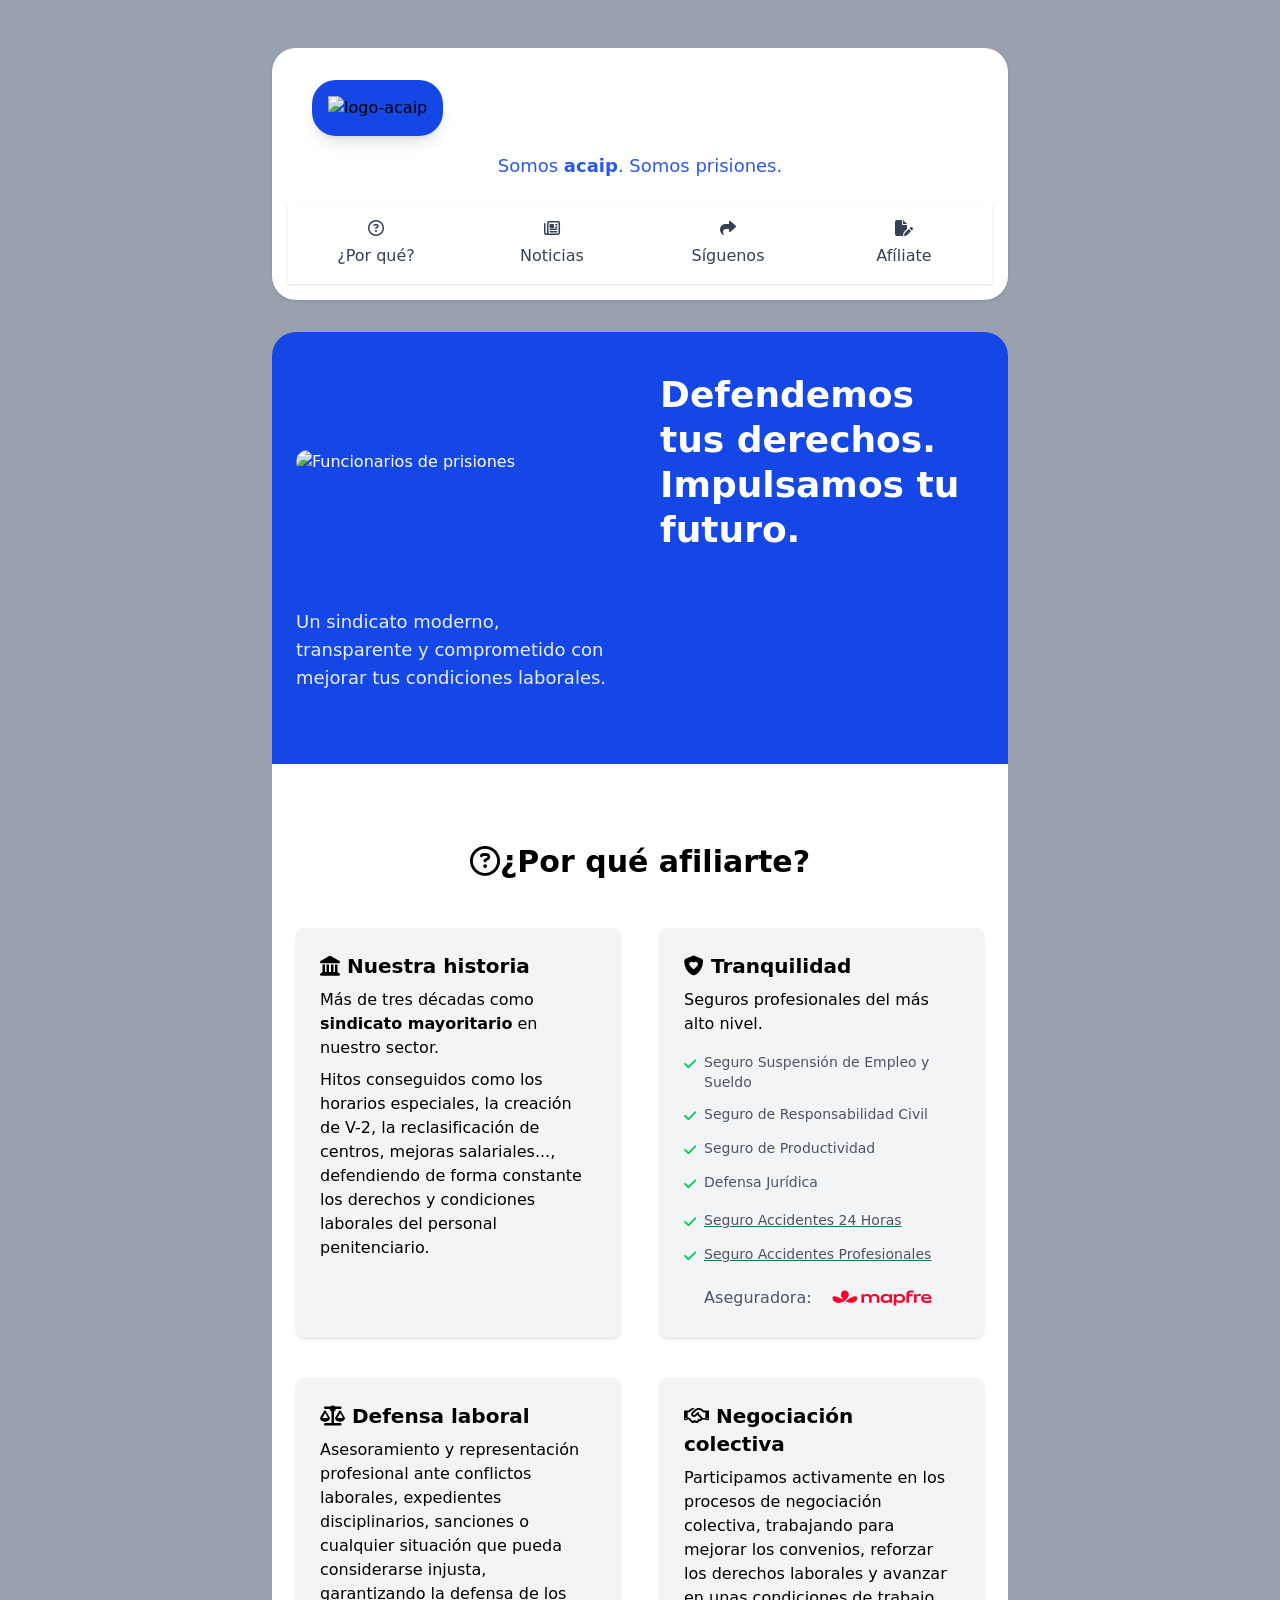
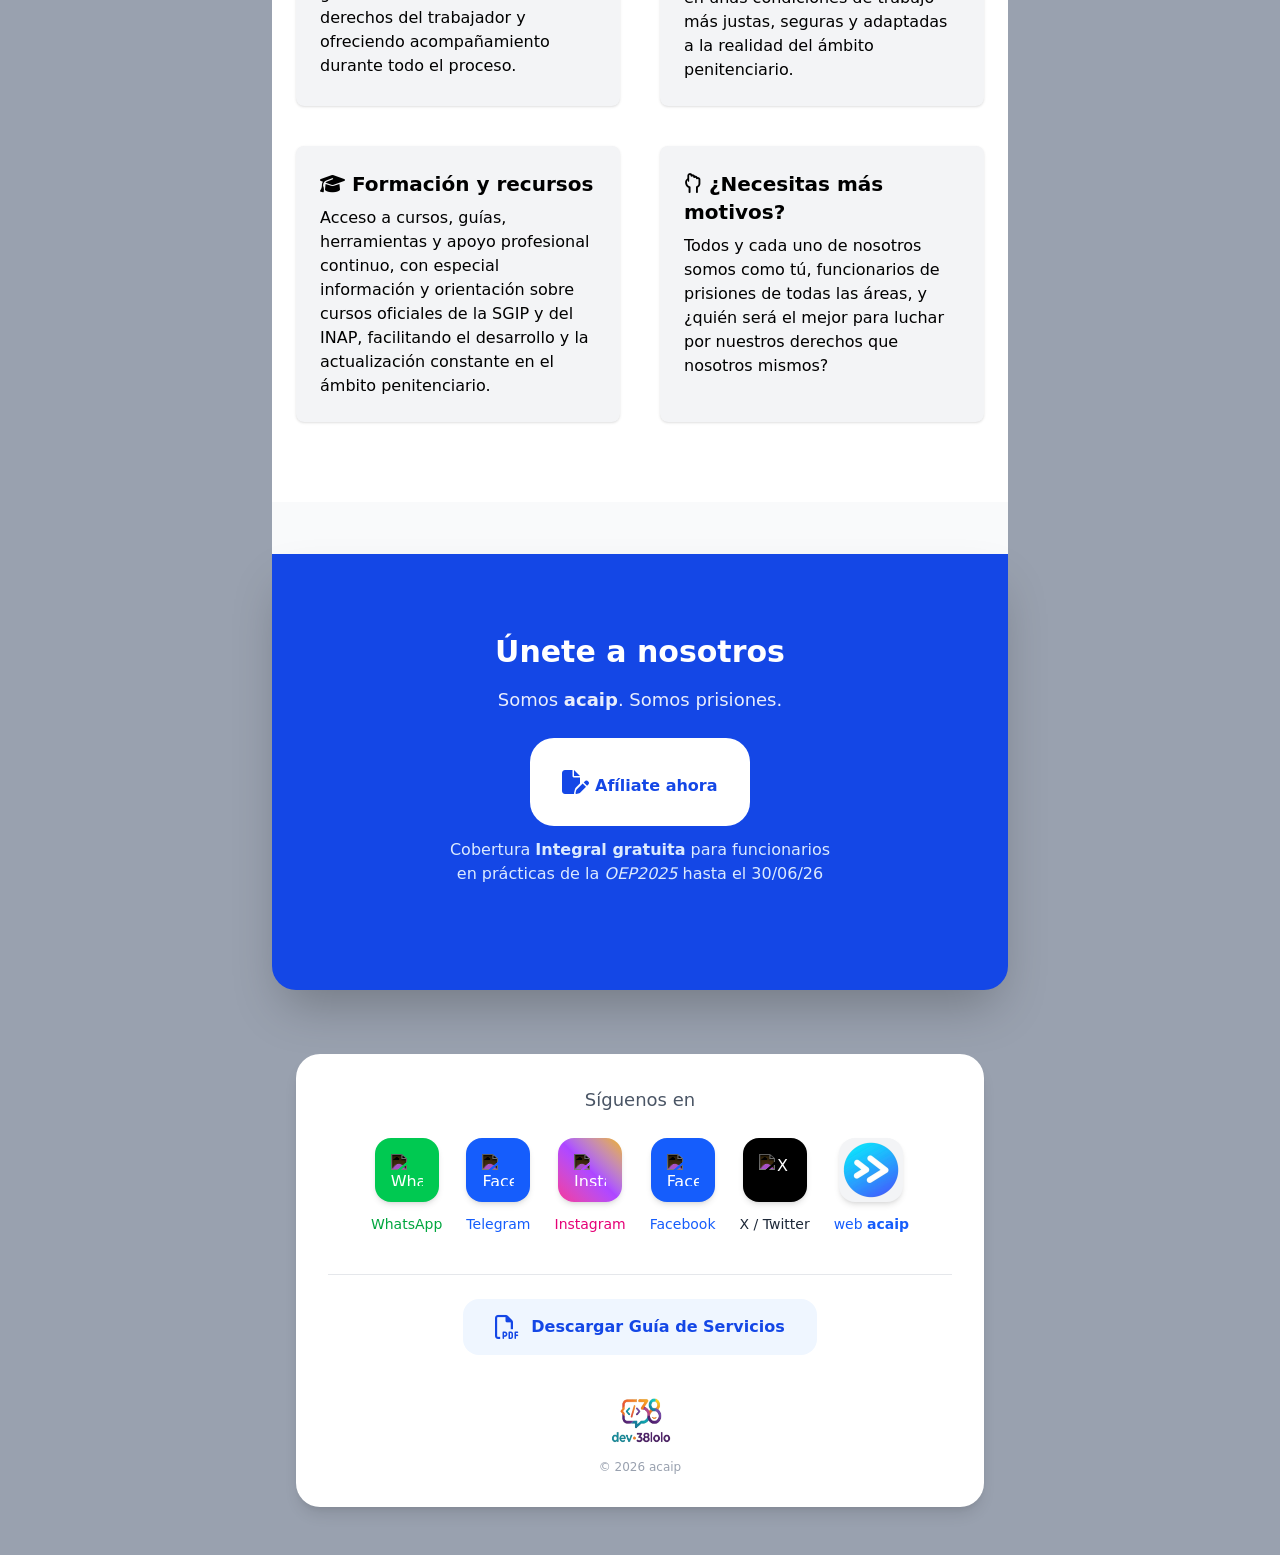
==== commit 38b8e5e9: "Refactor code structure for improved readability and maintainability" ====
--- a/index.html
+++ b/index.html
@@ -3,7 +3,7 @@
 <head>
   <meta charset="UTF-8" />
   <meta name="viewport" content="width=device-width, initial-scale=1.0" />
-  <meta name="description" content="Sindicato profesional comprometido con la defensa de los derechos laborales, asesoría jurídica, representación sindical y apoyo a trabajadores penitenciarios. Información, actualidad y servicios para mejorar tus condiciones laborales."
+  <meta name="description" content="Sindicato profesional comprometido con la defensa de los derechos laborales, asesoría jurídica, representación sindical y apoyo a trabajadores penitenciarios. Información, actualidad y servicios para mejorar tus condiciones laborales."/>
   <title>acaip — Afíliate</title>
   <link rel="stylesheet" href="https://cdnjs.cloudflare.com/ajax/libs/font-awesome/6.6.0/css/all.min.css">
   <link rel="stylesheet" href="./src/output.css">
@@ -254,9 +254,11 @@
                     Descargar Guía de Servicios
                 </a>
             </div>
-
-            <p class="text-xs text-gray-400 mt-8">
-                © 2026 acaip • dev 38lolo
+            <div class="flex justify-center items-center h-16 mt-8">
+              <img src="./assets/dev38.png" alt="logo developer" class="w-16 h-16">
+            </div>
+            <p class="text-xs text-gray-400 mt-2">
+                © 2026 acaip
             </p>
         </div>
     </div>
--- a/src/output.css
+++ b/src/output.css
@@ -71,7 +71,6 @@
     --tracking-tight: -0.025em;
     --leading-tight: 1.25;
     --leading-relaxed: 1.625;
-    --radius-md: 0.375rem;
     --radius-lg: 0.5rem;
     --radius-2xl: 1rem;
     --radius-3xl: 1.5rem;
@@ -529,9 +528,6 @@
   }
   .rounded-lg {
     border-radius: var(--radius-lg);
-  }
-  .rounded-md {
-    border-radius: var(--radius-md);
   }
   .rounded-t-3xl {
     border-top-left-radius: var(--radius-3xl);
